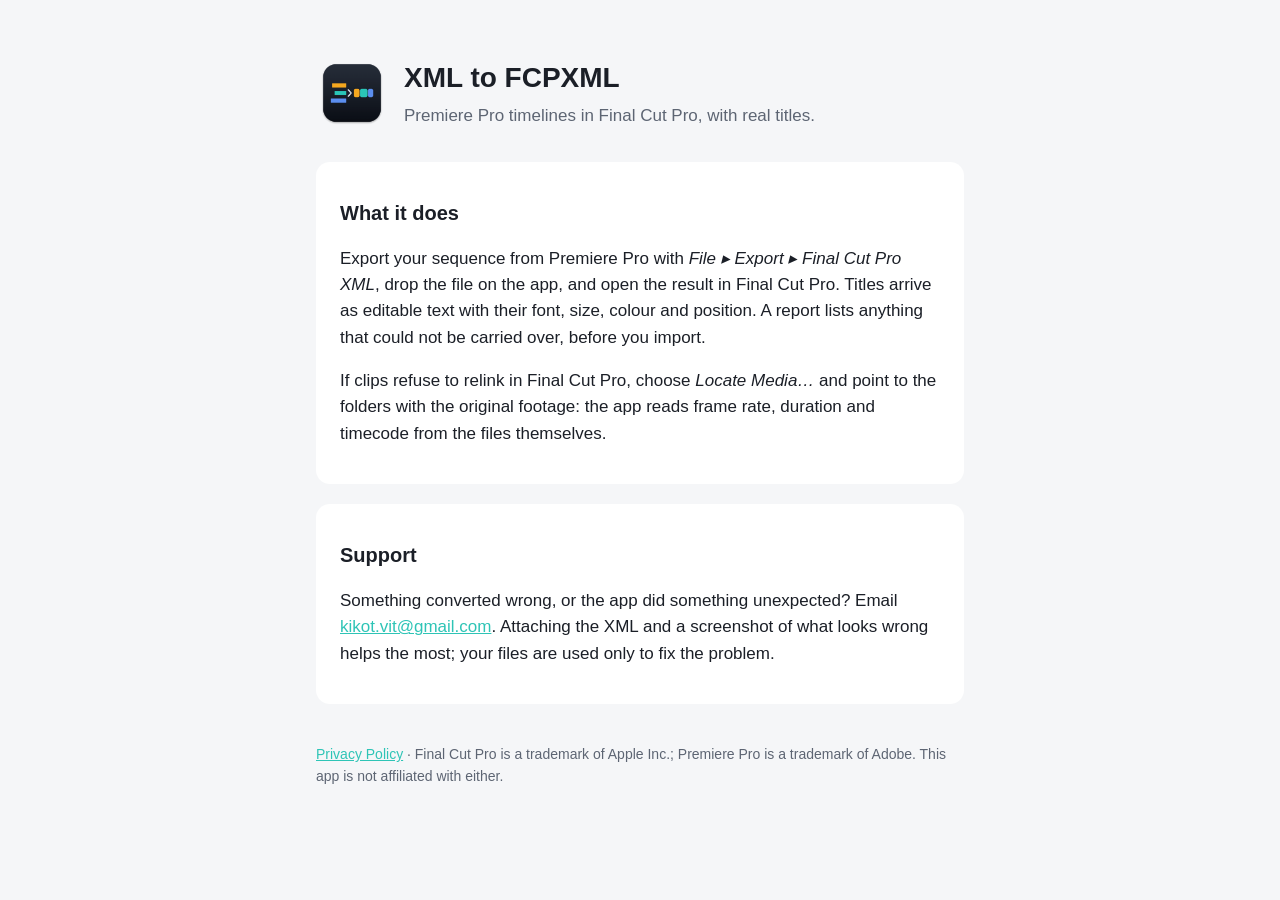
==== index.html @ 8a54d0ae "Support and privacy pages for XML to FCPXML" ====
<!doctype html>
<html lang="en">
<head>
<meta charset="utf-8">
<meta name="viewport" content="width=device-width, initial-scale=1">
<title>XML to FCPXML — Support</title>
<link rel="icon" href="icon.png">
<link rel="stylesheet" href="style.css">
</head>
<body>
<main>
  <header>
    <img src="icon.png" alt="">
    <div>
      <h1>XML to FCPXML</h1>
      <p class="tagline">Premiere Pro timelines in Final Cut Pro, with real titles.</p>
    </div>
  </header>

  <section>
    <h2>What it does</h2>
    <p>Export your sequence from Premiere Pro with <em>File ▸ Export ▸ Final Cut Pro XML</em>, drop the file
    on the app, and open the result in Final Cut Pro. Titles arrive as editable text with their font, size,
    colour and position. A report lists anything that could not be carried over, before you import.</p>
    <p>If clips refuse to relink in Final Cut Pro, choose <em>Locate Media…</em> and point to the folders with
    the original footage: the app reads frame rate, duration and timecode from the files themselves.</p>
  </section>

  <section>
    <h2>Support</h2>
    <p>Something converted wrong, or the app did something unexpected? Email
    <a href="mailto:kikot.vit@gmail.com?subject=XML%20to%20FCPXML">kikot.vit@gmail.com</a>.
    Attaching the XML and a screenshot of what looks wrong helps the most; your files are used only to fix the
    problem.</p>
  </section>

  <footer>
    <a href="privacy.html">Privacy Policy</a> · Final Cut Pro is a trademark of Apple Inc.;
    Premiere Pro is a trademark of Adobe. This app is not affiliated with either.
  </footer>
</main>
</body>
</html>
---- style.css ----
:root {
  --bg: #f5f6f8;
  --text: #1b1f27;
  --muted: #5d6573;
  --card: #ffffff;
  --accent: #2ec4b6;
}
@media (prefers-color-scheme: dark) {
  :root {
    --bg: #12151b;
    --text: #e8eaee;
    --muted: #9aa2b0;
    --card: #1b1f27;
  }
}
* { box-sizing: border-box; }
body {
  margin: 0;
  background: var(--bg);
  color: var(--text);
  font: 17px/1.55 -apple-system, BlinkMacSystemFont, "Helvetica Neue", Arial, sans-serif;
}
main { max-width: 680px; margin: 0 auto; padding: 56px 16px 72px; }
header { display: flex; align-items: center; gap: 16px; margin-bottom: 32px; }
header img { width: 72px; height: 72px; }
h1 { font-size: 28px; margin: 0; }
h2 { font-size: 20px; margin: 32px 0 8px; }
.tagline { color: var(--muted); margin: 4px 0 0; }
section { background: var(--card); border-radius: 14px; padding: 4px 24px 20px; margin-top: 20px; }
a { color: var(--accent); }
footer { color: var(--muted); font-size: 14px; margin-top: 40px; }
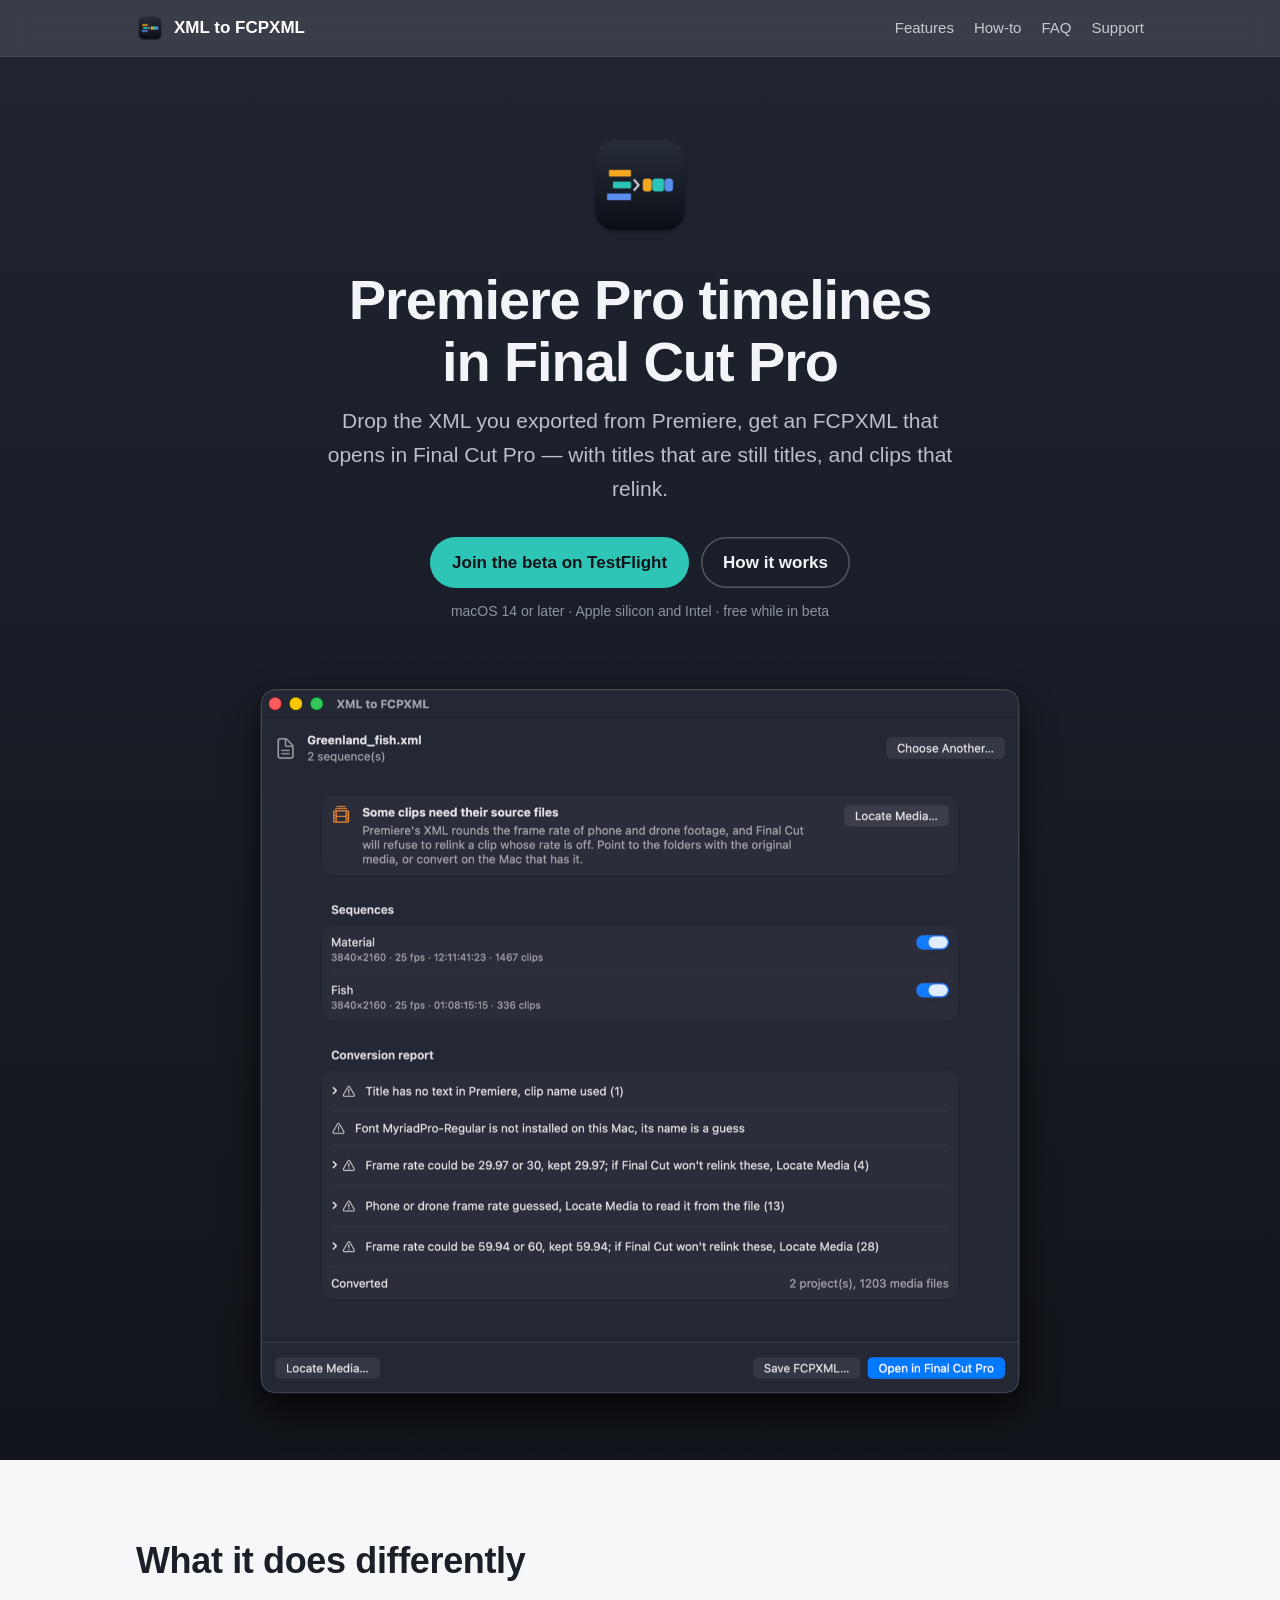
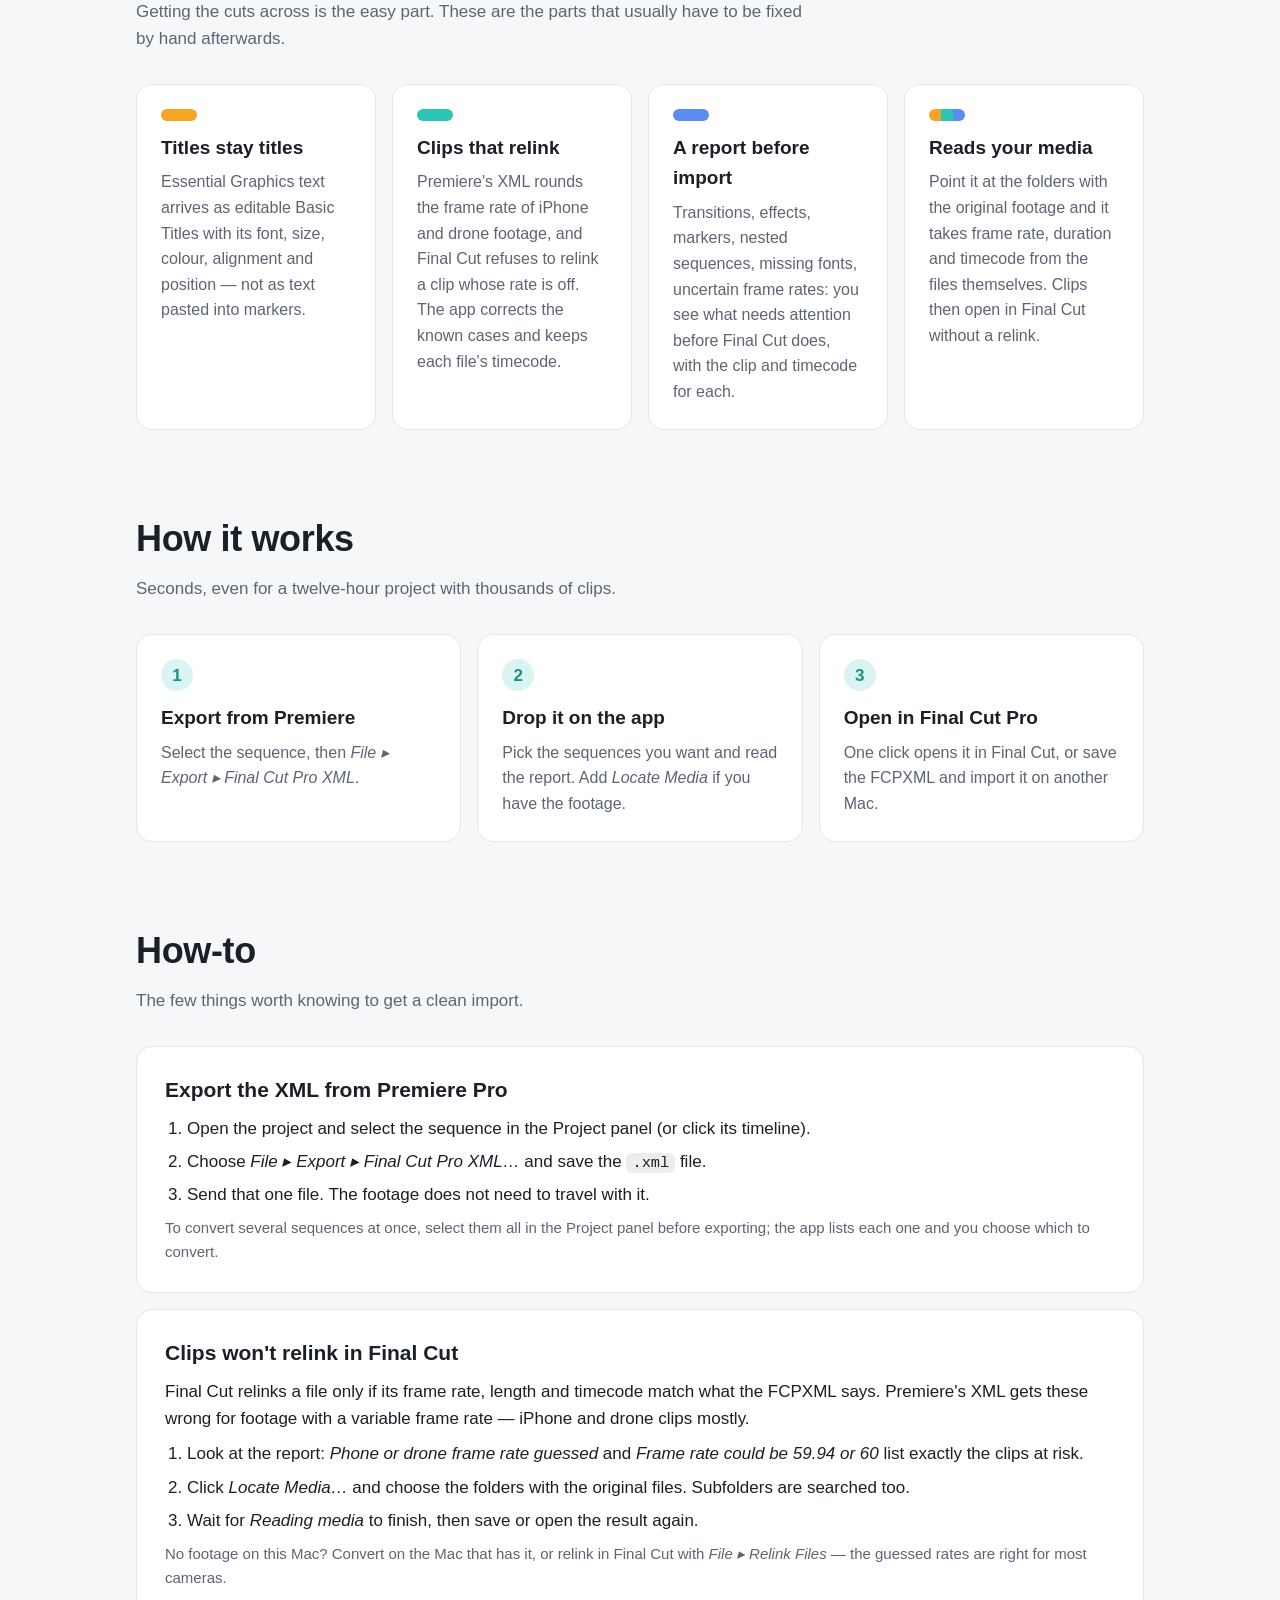
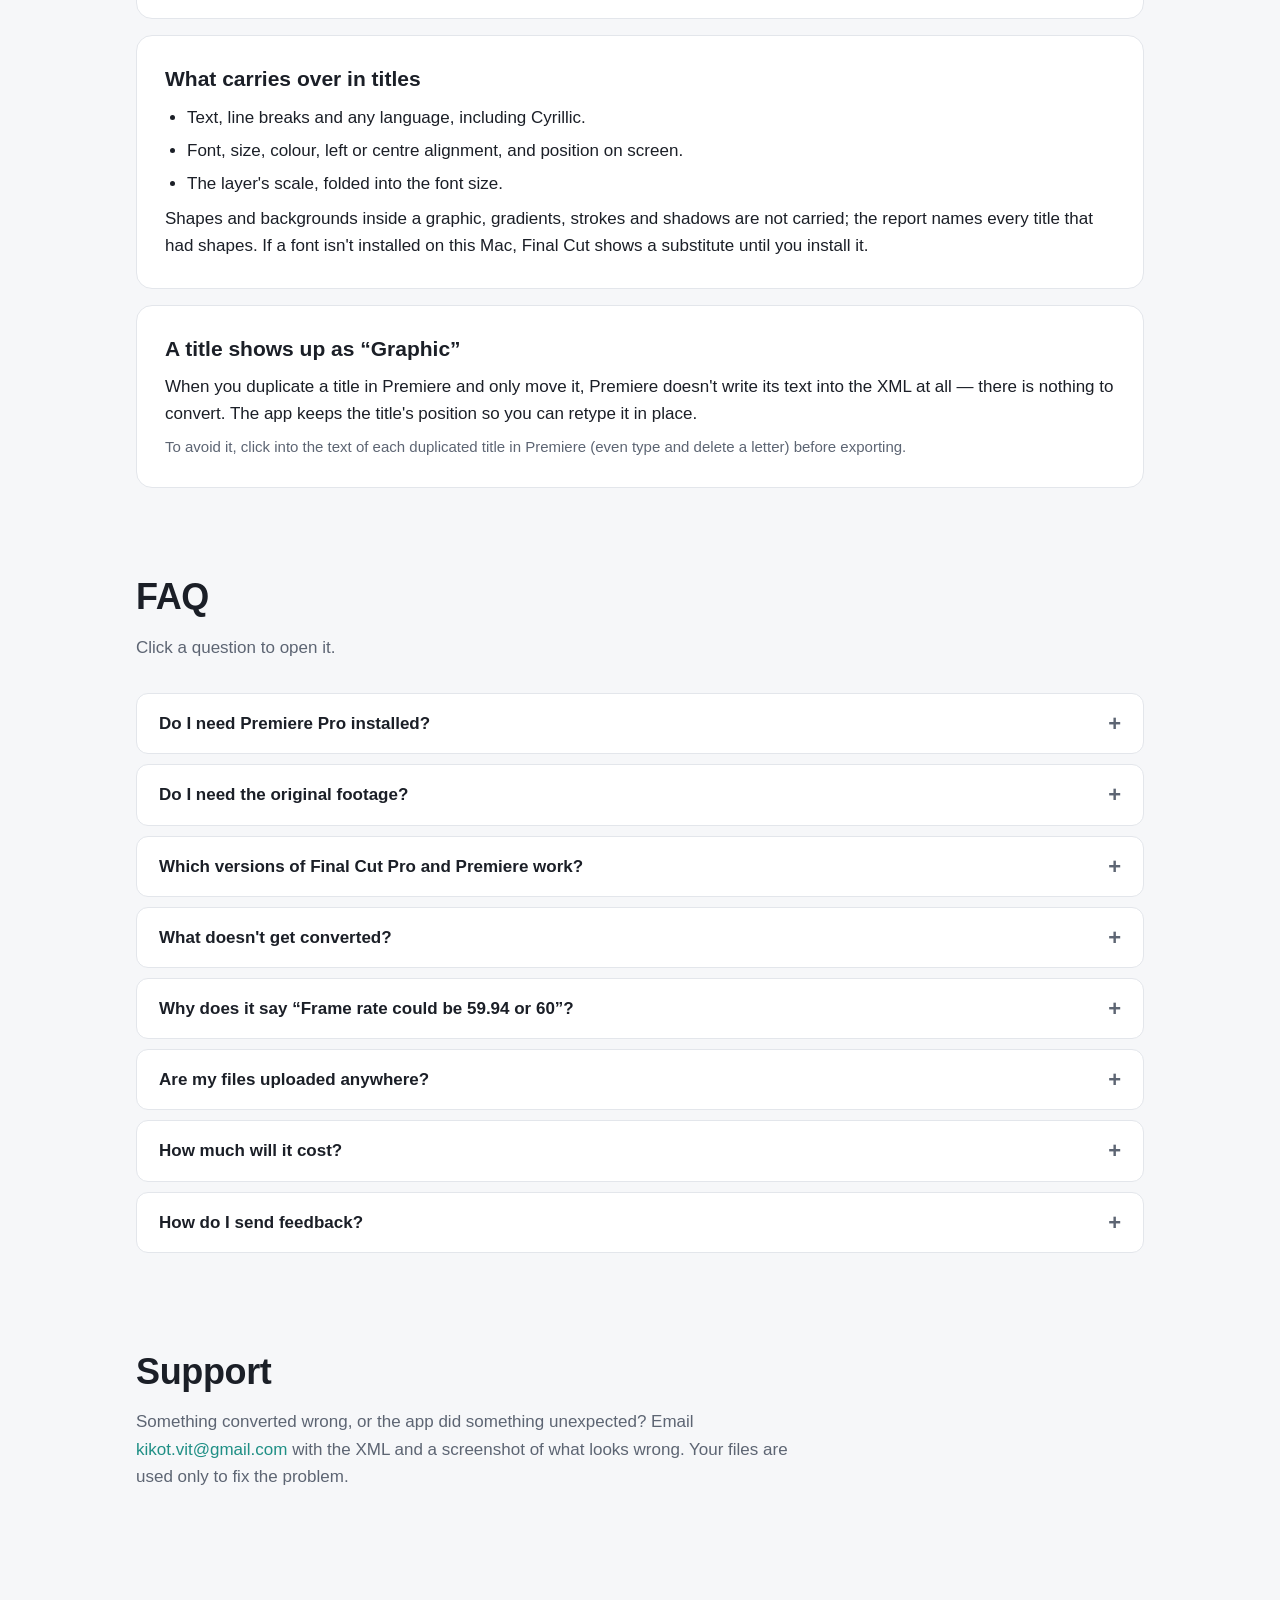
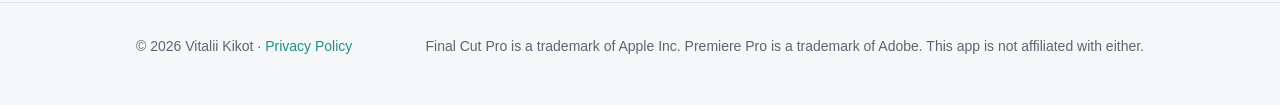
==== commit 4580b83c: "Redesign site with features, how-to and FAQ" ====
--- a/index.html
+++ b/index.html
@@ -3,41 +3,229 @@
 <head>
 <meta charset="utf-8">
 <meta name="viewport" content="width=device-width, initial-scale=1">
-<title>XML to FCPXML — Support</title>
+<title>XML to FCPXML — Premiere Pro timelines in Final Cut Pro</title>
+<meta name="description" content="Convert Premiere Pro XML to FCPXML for Final Cut Pro: real titles instead of markers, correct frame rates for phone and drone footage, and a report before you import.">
 <link rel="icon" href="icon.png">
 <link rel="stylesheet" href="style.css">
 </head>
 <body>
-<main>
-  <header>
-    <img src="icon.png" alt="">
-    <div>
-      <h1>XML to FCPXML</h1>
-      <p class="tagline">Premiere Pro timelines in Final Cut Pro, with real titles.</p>
-    </div>
-  </header>
-
-  <section>
-    <h2>What it does</h2>
-    <p>Export your sequence from Premiere Pro with <em>File ▸ Export ▸ Final Cut Pro XML</em>, drop the file
-    on the app, and open the result in Final Cut Pro. Titles arrive as editable text with their font, size,
-    colour and position. A report lists anything that could not be carried over, before you import.</p>
-    <p>If clips refuse to relink in Final Cut Pro, choose <em>Locate Media…</em> and point to the folders with
-    the original footage: the app reads frame rate, duration and timecode from the files themselves.</p>
-  </section>
-
-  <section>
+
+<header class="bar">
+  <div class="wrap">
+    <a class="brand" href="#top"><img src="icon.png" alt="">XML to FCPXML</a>
+    <nav>
+      <a class="optional" href="#features">Features</a>
+      <a href="#how-to">How-to</a>
+      <a href="#faq">FAQ</a>
+      <a href="#support">Support</a>
+    </nav>
+  </div>
+</header>
+
+<div class="hero" id="top">
+  <div class="wrap">
+    <img class="icon" src="icon.png" alt="XML to FCPXML icon">
+    <h1>Premiere Pro timelines<br>in Final Cut Pro</h1>
+    <p class="lede">Drop the XML you exported from Premiere, get an FCPXML that opens in Final Cut Pro —
+    with titles that are still titles, and clips that relink.</p>
+    <div class="cta">
+      <a class="button" href="https://testflight.apple.com/join/Ga1XQmqw">Join the beta on TestFlight</a>
+      <a class="button ghost" href="#how-it-works">How it works</a>
+    </div>
+    <p class="note">macOS 14 or later · Apple silicon and Intel · free while in beta</p>
+    <img class="shot" src="window.png" alt="The app with a converted Premiere project: sequences, and a report of what to check before importing">
+  </div>
+</div>
+
+<section id="features">
+  <div class="wrap">
+    <h2>What it does differently</h2>
+    <p class="sub">Getting the cuts across is the easy part. These are the parts that usually have to be fixed by
+    hand afterwards.</p>
+    <div class="grid">
+      <div class="card">
+        <span class="dot amber"></span>
+        <h3>Titles stay titles</h3>
+        <p>Essential Graphics text arrives as editable Basic Titles with its font, size, colour, alignment and
+        position — not as text pasted into markers.</p>
+      </div>
+      <div class="card">
+        <span class="dot teal"></span>
+        <h3>Clips that relink</h3>
+        <p>Premiere's XML rounds the frame rate of iPhone and drone footage, and Final Cut refuses to relink a clip
+        whose rate is off. The app corrects the known cases and keeps each file's timecode.</p>
+      </div>
+      <div class="card">
+        <span class="dot blue"></span>
+        <h3>A report before import</h3>
+        <p>Transitions, effects, markers, nested sequences, missing fonts, uncertain frame rates: you see what
+        needs attention before Final Cut does, with the clip and timecode for each.</p>
+      </div>
+      <div class="card">
+        <span class="dot mix"></span>
+        <h3>Reads your media</h3>
+        <p>Point it at the folders with the original footage and it takes frame rate, duration and timecode from
+        the files themselves. Clips then open in Final Cut without a relink.</p>
+      </div>
+    </div>
+  </div>
+</section>
+
+<section id="how-it-works">
+  <div class="wrap">
+    <h2>How it works</h2>
+    <p class="sub">Seconds, even for a twelve-hour project with thousands of clips.</p>
+    <div class="grid steps">
+      <div class="card">
+        <h3>Export from Premiere</h3>
+        <p>Select the sequence, then <em>File ▸ Export ▸ Final Cut Pro XML</em>.</p>
+      </div>
+      <div class="card">
+        <h3>Drop it on the app</h3>
+        <p>Pick the sequences you want and read the report. Add <em>Locate Media</em> if you have the footage.</p>
+      </div>
+      <div class="card">
+        <h3>Open in Final Cut Pro</h3>
+        <p>One click opens it in Final Cut, or save the FCPXML and import it on another Mac.</p>
+      </div>
+    </div>
+  </div>
+</section>
+
+<section id="how-to">
+  <div class="wrap">
+    <h2>How-to</h2>
+    <p class="sub">The few things worth knowing to get a clean import.</p>
+    <div class="guide">
+
+      <article id="export">
+        <h3>Export the XML from Premiere Pro</h3>
+        <ol>
+          <li>Open the project and select the sequence in the Project panel (or click its timeline).</li>
+          <li>Choose <em>File ▸ Export ▸ Final Cut Pro XML…</em> and save the <code>.xml</code> file.</li>
+          <li>Send that one file. The footage does not need to travel with it.</li>
+        </ol>
+        <p class="tip">To convert several sequences at once, select them all in the Project panel before exporting;
+        the app lists each one and you choose which to convert.</p>
+      </article>
+
+      <article id="relink">
+        <h3>Clips won't relink in Final Cut</h3>
+        <p>Final Cut relinks a file only if its frame rate, length and timecode match what the FCPXML says.
+        Premiere's XML gets these wrong for footage with a variable frame rate — iPhone and drone clips mostly.</p>
+        <ol>
+          <li>Look at the report: <em>Phone or drone frame rate guessed</em> and <em>Frame rate could be 59.94 or 60</em>
+          list exactly the clips at risk.</li>
+          <li>Click <em>Locate Media…</em> and choose the folders with the original files. Subfolders are searched too.</li>
+          <li>Wait for <em>Reading media</em> to finish, then save or open the result again.</li>
+        </ol>
+        <p class="tip">No footage on this Mac? Convert on the Mac that has it, or relink in Final Cut with
+        <em>File ▸ Relink Files</em> — the guessed rates are right for most cameras.</p>
+      </article>
+
+      <article id="titles">
+        <h3>What carries over in titles</h3>
+        <ul>
+          <li>Text, line breaks and any language, including Cyrillic.</li>
+          <li>Font, size, colour, left or centre alignment, and position on screen.</li>
+          <li>The layer's scale, folded into the font size.</li>
+        </ul>
+        <p>Shapes and backgrounds inside a graphic, gradients, strokes and shadows are not carried; the report
+        names every title that had shapes. If a font isn't installed on this Mac, Final Cut shows a substitute
+        until you install it.</p>
+      </article>
+
+      <article id="graphic">
+        <h3>A title shows up as “Graphic”</h3>
+        <p>When you duplicate a title in Premiere and only move it, Premiere doesn't write its text into the XML
+        at all — there is nothing to convert. The app keeps the title's position so you can retype it in place.</p>
+        <p class="tip">To avoid it, click into the text of each duplicated title in Premiere (even type and delete a
+        letter) before exporting.</p>
+      </article>
+
+    </div>
+  </div>
+</section>
+
+<section id="faq" class="faq">
+  <div class="wrap">
+    <h2>FAQ</h2>
+    <p class="sub">Click a question to open it.</p>
+
+    <details>
+      <summary>Do I need Premiere Pro installed?</summary>
+      <p>No. You only need the XML file someone exported from Premiere. Final Cut Pro is needed only to open the
+      result; the app can save the FCPXML for another Mac.</p>
+    </details>
+
+    <details>
+      <summary>Do I need the original footage?</summary>
+      <p>No — the conversion works from the XML alone, and most clips relink fine later. The footage helps for
+      phone and drone clips: with <em>Locate Media</em> their frame rate and timecode come from the files, not
+      from Premiere's rounded values.</p>
+    </details>
+
+    <details>
+      <summary>Which versions of Final Cut Pro and Premiere work?</summary>
+      <p>The app writes FCPXML 1.10, which Final Cut Pro 10.6 and later imports. On the Premiere side it reads the
+      standard Final Cut Pro XML export.</p>
+    </details>
+
+    <details>
+      <summary>What doesn't get converted?</summary>
+      <ul>
+        <li>Transitions, effects and colour grading.</li>
+        <li>Markers, keyframed motion and variable speed ramps.</li>
+        <li>Nested sequences, generators and mattes.</li>
+      </ul>
+      <p>Cuts, audio, constant speed changes, position and scale, still images and titles do convert. Everything
+      skipped is listed in the report with its clip and timecode, so nothing disappears silently.</p>
+    </details>
+
+    <details>
+      <summary>Why does it say “Frame rate could be 59.94 or 60”?</summary>
+      <p>Premiere writes both a true 59.94 fps file and a 60 fps phone clip as “59” in its XML, so the XML alone
+      can't tell them apart. The app keeps 59.94, which is right for most cameras. If Final Cut won't relink one
+      of those clips, use <em>Locate Media</em> and the app reads the real rate from the file.</p>
+    </details>
+
+    <details>
+      <summary>Are my files uploaded anywhere?</summary>
+      <p>No. Everything happens on your Mac and the app makes no network connections. See the
+      <a href="privacy.html">privacy policy</a>.</p>
+    </details>
+
+    <details>
+      <summary>How much will it cost?</summary>
+      <p>It's free during the TestFlight beta. At launch on the Mac App Store it will be a one-time purchase, and
+      people who tested it will be able to get it for free — follow the announcement where you found the beta.</p>
+    </details>
+
+    <details>
+      <summary>How do I send feedback?</summary>
+      <p>Use <em>Send Beta Feedback</em> in the TestFlight app, or email
+      <a href="mailto:kikot.vit@gmail.com?subject=XML%20to%20FCPXML">kikot.vit@gmail.com</a>. The XML that
+      converted wrong is the most useful thing you can attach.</p>
+    </details>
+  </div>
+</section>
+
+<section id="support">
+  <div class="wrap">
     <h2>Support</h2>
-    <p>Something converted wrong, or the app did something unexpected? Email
-    <a href="mailto:kikot.vit@gmail.com?subject=XML%20to%20FCPXML">kikot.vit@gmail.com</a>.
-    Attaching the XML and a screenshot of what looks wrong helps the most; your files are used only to fix the
-    problem.</p>
-  </section>
-
-  <footer>
-    <a href="privacy.html">Privacy Policy</a> · Final Cut Pro is a trademark of Apple Inc.;
-    Premiere Pro is a trademark of Adobe. This app is not affiliated with either.
-  </footer>
-</main>
+    <p class="sub">Something converted wrong, or the app did something unexpected? Email
+    <a href="mailto:kikot.vit@gmail.com?subject=XML%20to%20FCPXML">kikot.vit@gmail.com</a> with the XML and a
+    screenshot of what looks wrong. Your files are used only to fix the problem.</p>
+  </div>
+</section>
+
+<footer>
+  <div class="wrap">
+    <span>© 2026 Vitalii Kikot · <a href="privacy.html">Privacy Policy</a></span>
+    <span>Final Cut Pro is a trademark of Apple Inc. Premiere Pro is a trademark of Adobe.
+    This app is not affiliated with either.</span>
+  </div>
+</footer>
+
 </body>
 </html>
--- a/style.css
+++ b/style.css
@@ -1,31 +1,200 @@
 :root {
-  --bg: #f5f6f8;
+  --bg: #f6f7f9;
+  --surface: #ffffff;
   --text: #1b1f27;
   --muted: #5d6573;
-  --card: #ffffff;
-  --accent: #2ec4b6;
-}
+  --line: #e3e6eb;
+  --amber: #f5a524;
+  --teal: #2ec4b6;
+  --blue: #5b8def;
+  --link: #1f8f85;
+  --hero-from: #1f2430;
+  --hero-to: #11141a;
+  --radius: 16px;
+}
+
 @media (prefers-color-scheme: dark) {
   :root {
-    --bg: #12151b;
+    --bg: #101318;
+    --surface: #181c23;
     --text: #e8eaee;
     --muted: #9aa2b0;
-    --card: #1b1f27;
+    --line: #262b34;
+    --link: #4fd6c9;
   }
 }
+
 * { box-sizing: border-box; }
+
+html { scroll-behavior: smooth; }
+
 body {
   margin: 0;
   background: var(--bg);
   color: var(--text);
-  font: 17px/1.55 -apple-system, BlinkMacSystemFont, "Helvetica Neue", Arial, sans-serif;
-}
-main { max-width: 680px; margin: 0 auto; padding: 56px 16px 72px; }
-header { display: flex; align-items: center; gap: 16px; margin-bottom: 32px; }
-header img { width: 72px; height: 72px; }
-h1 { font-size: 28px; margin: 0; }
-h2 { font-size: 20px; margin: 32px 0 8px; }
-.tagline { color: var(--muted); margin: 4px 0 0; }
-section { background: var(--card); border-radius: 14px; padding: 4px 24px 20px; margin-top: 20px; }
-a { color: var(--accent); }
-footer { color: var(--muted); font-size: 14px; margin-top: 40px; }
+  font: 17px/1.6 -apple-system, BlinkMacSystemFont, "SF Pro Text", "Helvetica Neue", Arial, sans-serif;
+  -webkit-font-smoothing: antialiased;
+}
+
+a { color: var(--link); text-decoration: none; }
+a:hover { text-decoration: underline; }
+code {
+  font: 0.9em ui-monospace, "SF Mono", Menlo, monospace;
+  background: color-mix(in srgb, var(--text) 8%, transparent);
+  border-radius: 6px;
+  padding: 1px 6px;
+}
+
+.wrap { max-width: 1040px; margin: 0 auto; padding: 0 16px; }
+
+/* top bar */
+.bar {
+  position: sticky;
+  top: 0;
+  z-index: 10;
+  background: color-mix(in srgb, var(--hero-from) 88%, transparent);
+  backdrop-filter: blur(14px);
+  -webkit-backdrop-filter: blur(14px);
+  border-bottom: 1px solid rgba(255, 255, 255, 0.06);
+}
+.bar .wrap { display: flex; align-items: center; gap: 24px; height: 56px; }
+.brand { display: flex; align-items: center; gap: 10px; color: #fff; font-weight: 600; }
+.brand:hover { text-decoration: none; }
+.brand img { width: 28px; height: 28px; }
+.bar nav { margin-left: auto; display: flex; gap: 20px; }
+.bar nav a { color: rgba(255, 255, 255, 0.72); font-size: 15px; }
+.bar nav a:hover { color: #fff; text-decoration: none; }
+
+/* hero */
+.hero {
+  background: linear-gradient(180deg, var(--hero-from), var(--hero-to));
+  color: #f2f4f7;
+  padding: 72px 0 0;
+  overflow: hidden;
+}
+.hero .wrap { text-align: center; }
+.hero img.icon { width: 112px; height: 112px; }
+.hero h1 { font-size: clamp(36px, 6vw, 56px); line-height: 1.1; margin: 20px 0 12px; letter-spacing: -0.02em; }
+.hero .lede { font-size: clamp(18px, 2.4vw, 21px); color: #b8c0cc; max-width: 640px; margin: 0 auto; }
+.cta { display: flex; justify-content: center; flex-wrap: wrap; gap: 12px; margin: 32px 0 12px; }
+.button {
+  display: inline-flex;
+  align-items: center;
+  gap: 8px;
+  padding: 12px 22px;
+  border-radius: 999px;
+  font-weight: 600;
+  color: #10141a;
+  background: var(--teal);
+}
+.button:hover { text-decoration: none; filter: brightness(1.08); }
+.button.ghost { background: transparent; color: #f2f4f7; box-shadow: inset 0 0 0 1.5px rgba(255, 255, 255, 0.25); }
+.hero .note { font-size: 14px; color: #8b94a3; margin: 0; }
+/* the capture carries the window's own shadow on a transparent margin */
+.hero .shot {
+  display: block;
+  width: min(100%, 860px);
+  margin: 32px auto 0;
+}
+
+/* sections */
+section { padding: 72px 0 8px; scroll-margin-top: 56px; }
+section > .wrap > h2 { font-size: clamp(28px, 4vw, 36px); letter-spacing: -0.01em; margin: 0 0 8px; }
+section > .wrap > .sub { color: var(--muted); margin: 0 0 32px; max-width: 680px; }
+
+.grid { display: grid; gap: 16px; grid-template-columns: repeat(auto-fit, minmax(230px, 1fr)); }
+.card {
+  background: var(--surface);
+  border: 1px solid var(--line);
+  border-radius: var(--radius);
+  padding: 24px;
+}
+.card h3 { margin: 12px 0 6px; font-size: 19px; }
+.card p { margin: 0; color: var(--muted); font-size: 16px; }
+.dot { width: 36px; height: 12px; border-radius: 6px; display: block; }
+.dot.amber { background: var(--amber); }
+.dot.teal { background: var(--teal); }
+.dot.blue { background: var(--blue); }
+.dot.mix { background: linear-gradient(90deg, var(--amber) 33%, var(--teal) 33% 66%, var(--blue) 66%); }
+
+/* steps */
+.steps { counter-reset: step; }
+.steps .card::before {
+  counter-increment: step;
+  content: counter(step);
+  display: inline-grid;
+  place-items: center;
+  width: 32px;
+  height: 32px;
+  border-radius: 50%;
+  background: color-mix(in srgb, var(--teal) 18%, transparent);
+  color: var(--link);
+  font-weight: 700;
+}
+
+/* how-to */
+.guide { display: grid; gap: 16px; }
+.guide article {
+  background: var(--surface);
+  border: 1px solid var(--line);
+  border-radius: var(--radius);
+  padding: 8px 28px 20px;
+  scroll-margin-top: 72px;
+}
+.guide h3 { font-size: 21px; margin: 18px 0 8px; }
+.guide ol, .guide ul { padding-left: 22px; margin: 8px 0; }
+.guide li { margin: 6px 0; }
+.guide p { margin: 8px 0; }
+.tip { color: var(--muted); font-size: 15px; }
+
+/* faq */
+.faq details {
+  background: var(--surface);
+  border: 1px solid var(--line);
+  border-radius: 12px;
+  padding: 0 22px;
+  margin-bottom: 10px;
+}
+.faq summary {
+  cursor: pointer;
+  list-style: none;
+  font-weight: 600;
+  padding: 16px 28px 16px 0;
+  position: relative;
+}
+.faq summary::-webkit-details-marker { display: none; }
+.faq summary::after {
+  content: "+";
+  position: absolute;
+  right: 0;
+  top: 12px;
+  font-size: 22px;
+  color: var(--muted);
+}
+.faq details[open] summary::after { content: "–"; }
+.faq details p, .faq details ul { margin: 0 0 16px; color: var(--muted); }
+
+/* footer */
+footer {
+  margin-top: 72px;
+  padding: 32px 0 48px;
+  border-top: 1px solid var(--line);
+  color: var(--muted);
+  font-size: 14px;
+}
+footer .wrap { display: flex; flex-wrap: wrap; gap: 12px 28px; justify-content: space-between; }
+
+/* plain text pages */
+.page { max-width: 720px; margin: 0 auto; padding: 56px 16px 0; }
+.page h1 { font-size: 36px; margin: 0 0 4px; }
+.page .sub { color: var(--muted); margin: 0 0 24px; }
+.page .card { margin-bottom: 16px; }
+.page .card h2 { font-size: 20px; margin: 0 0 6px; }
+.page .card p { color: var(--text); }
+
+@media (max-width: 640px) {
+  .bar nav { gap: 14px; }
+  .bar nav a.optional { display: none; }
+  .hero { padding-top: 48px; }
+  .guide article { padding: 4px 18px 16px; }
+}
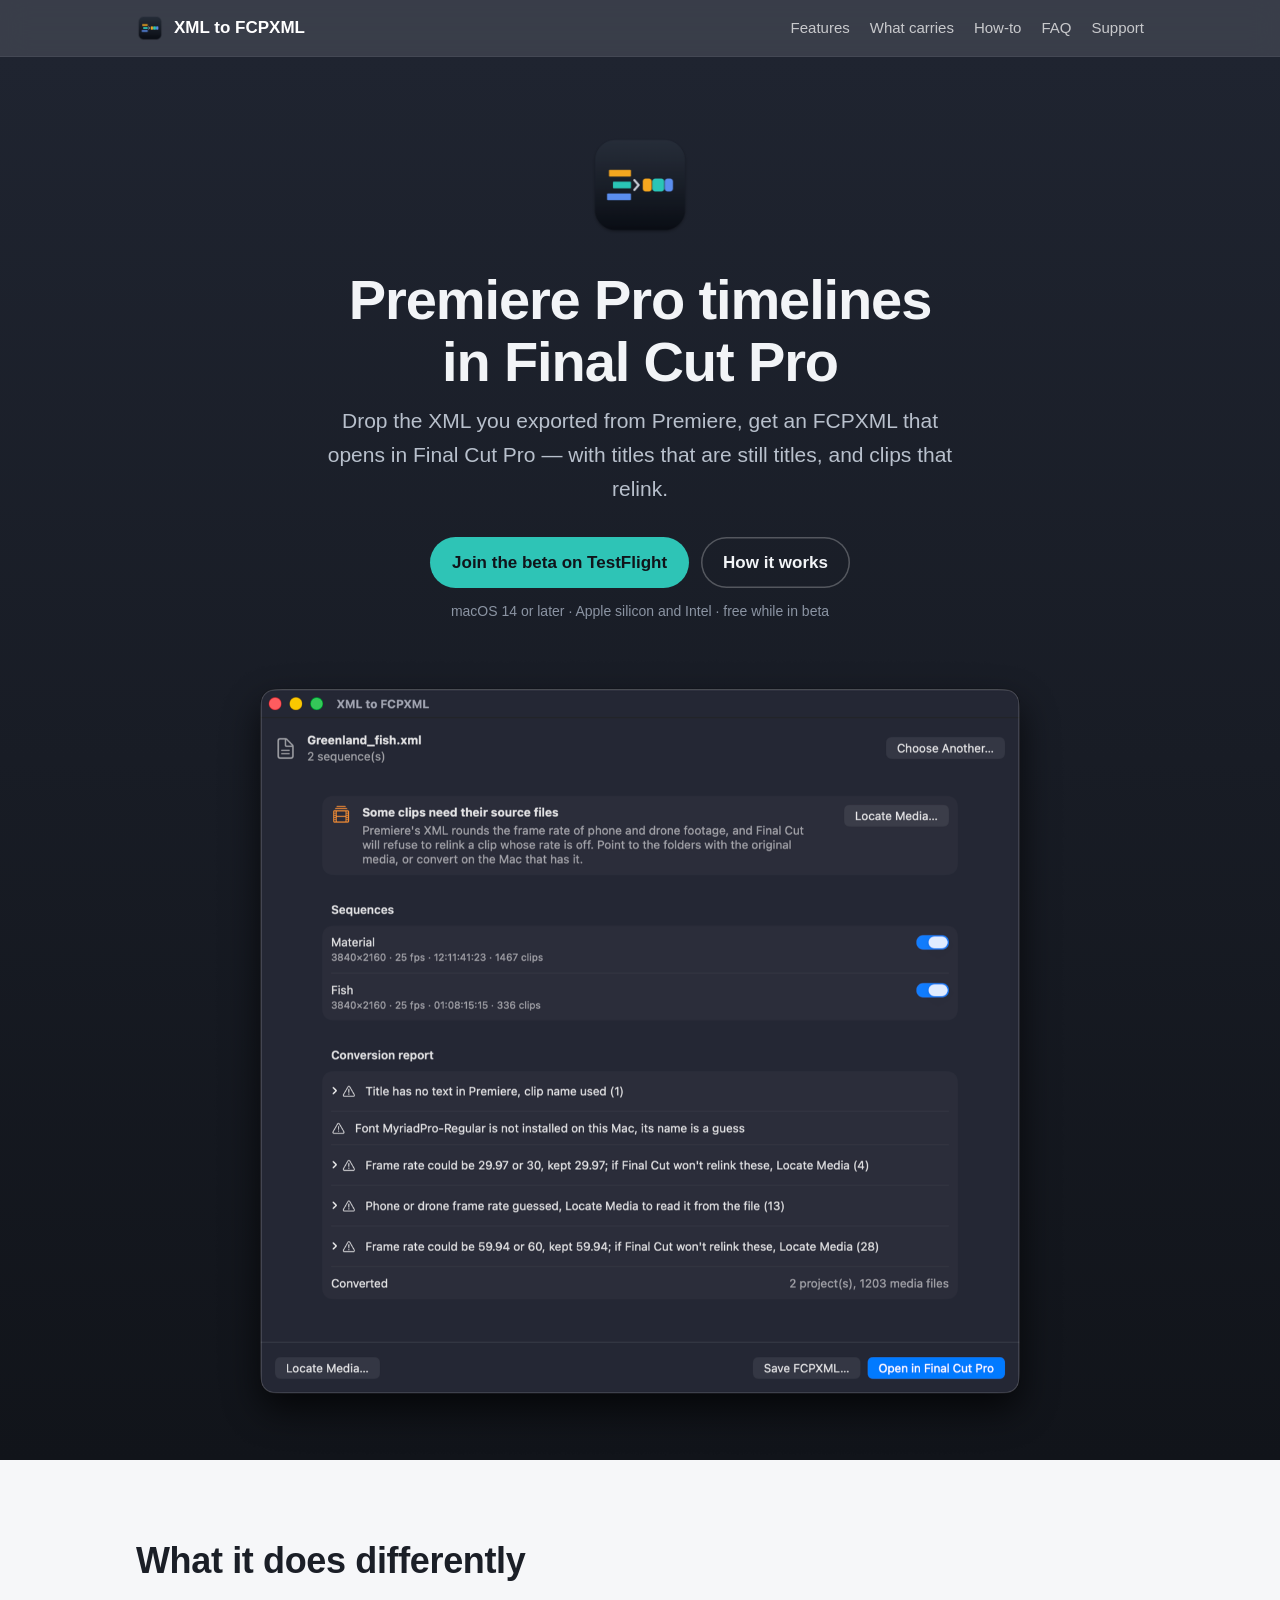
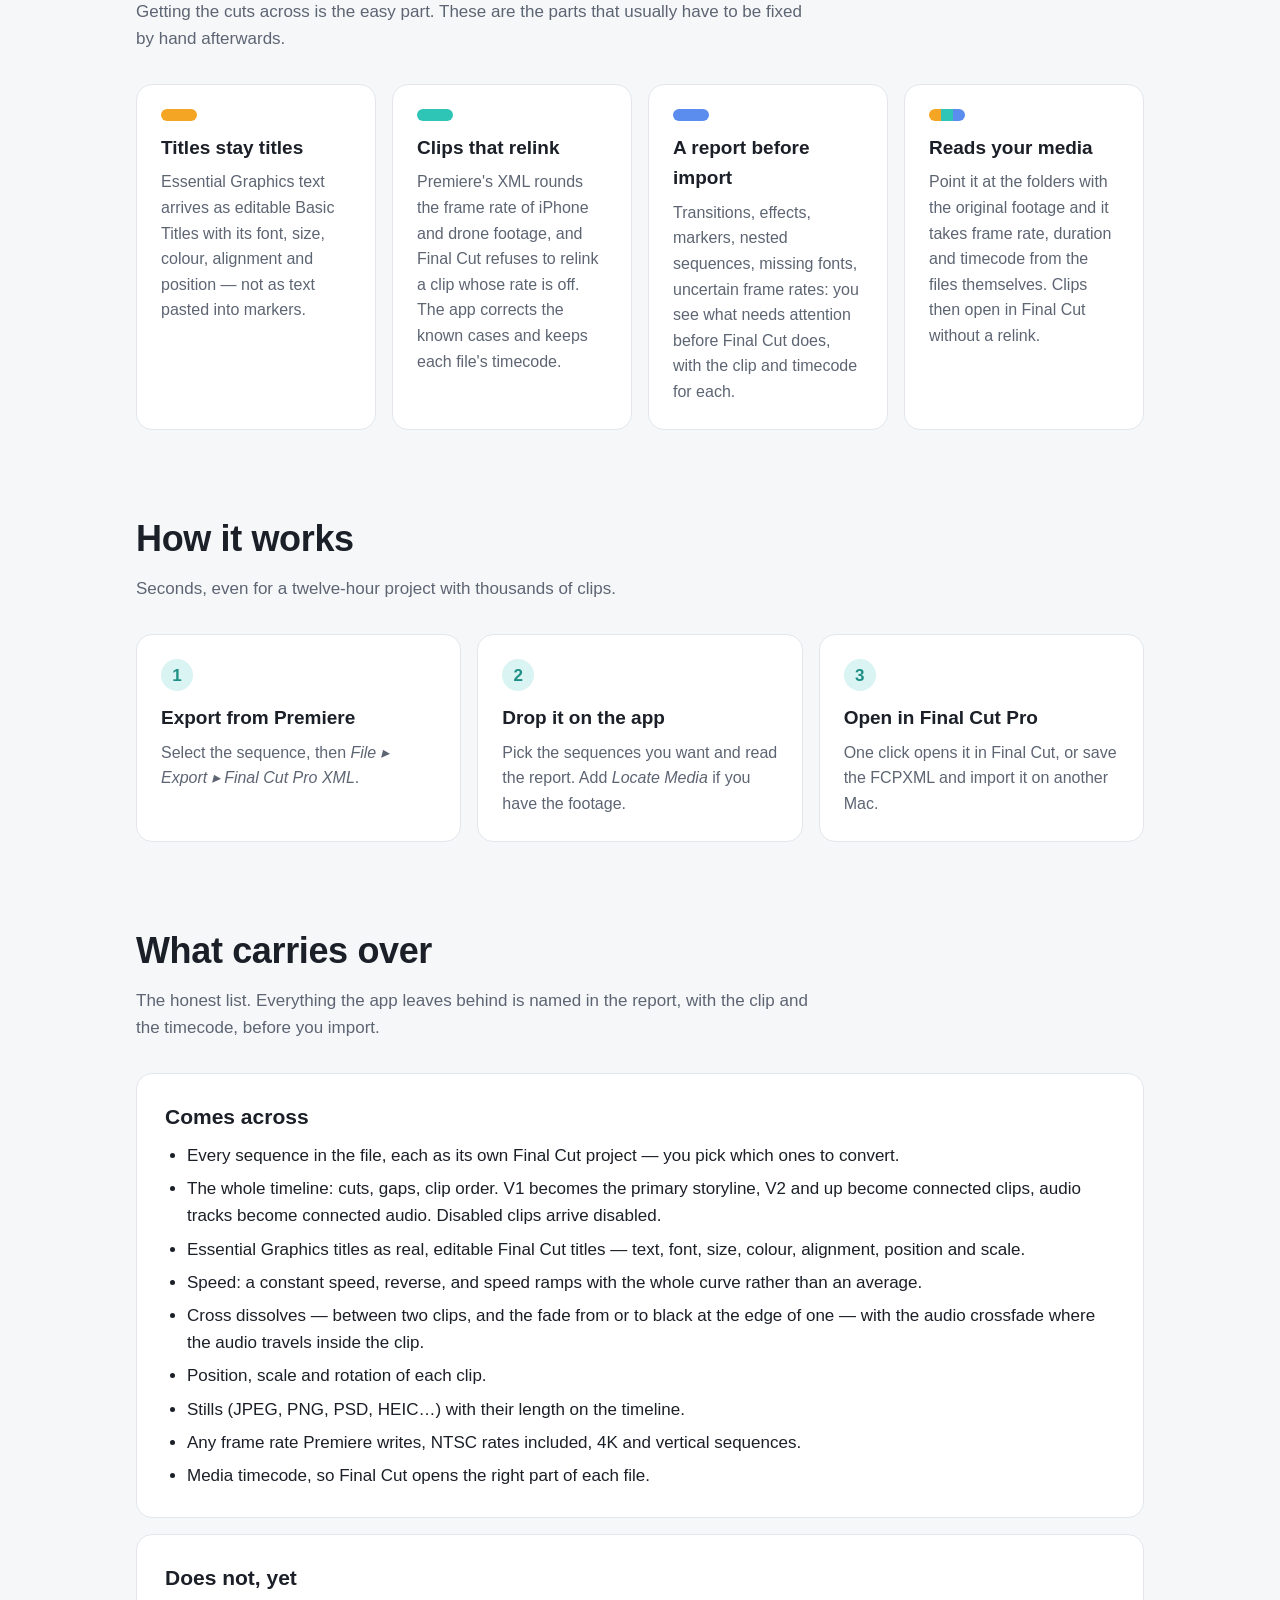
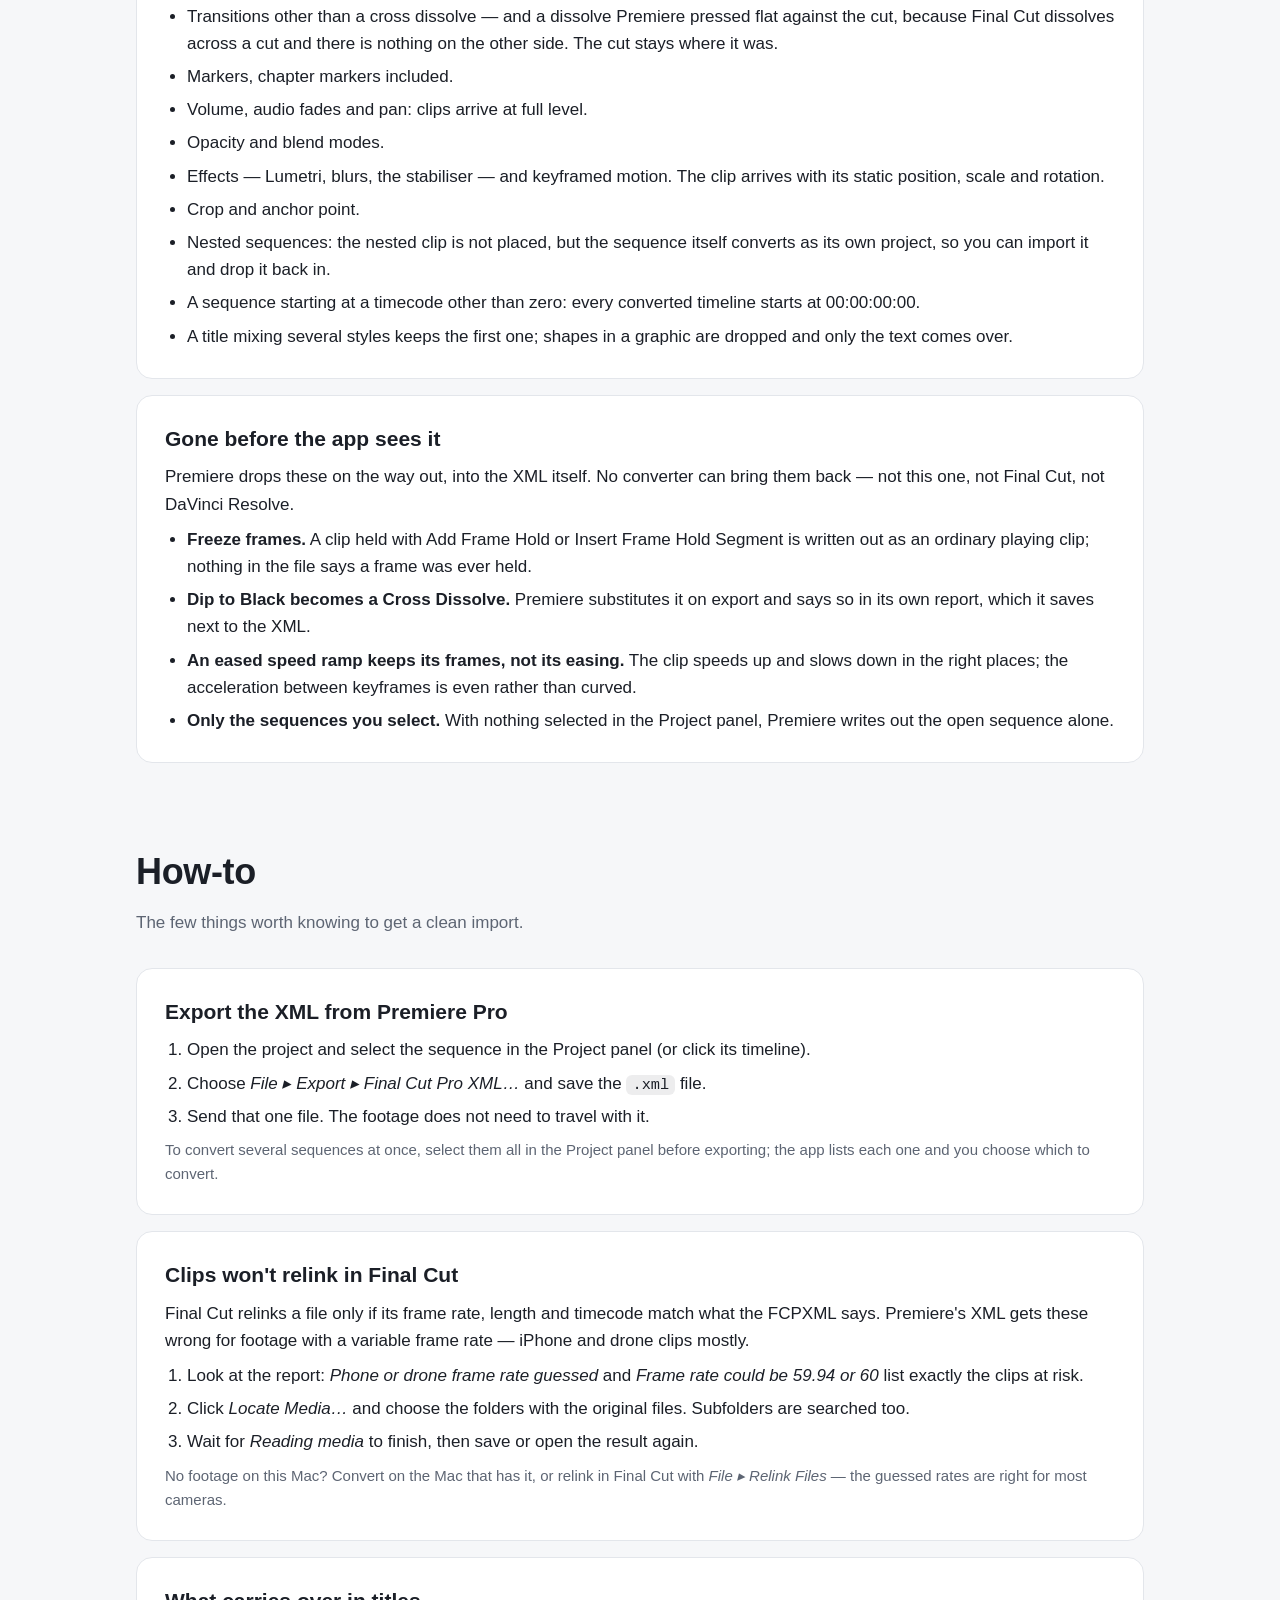
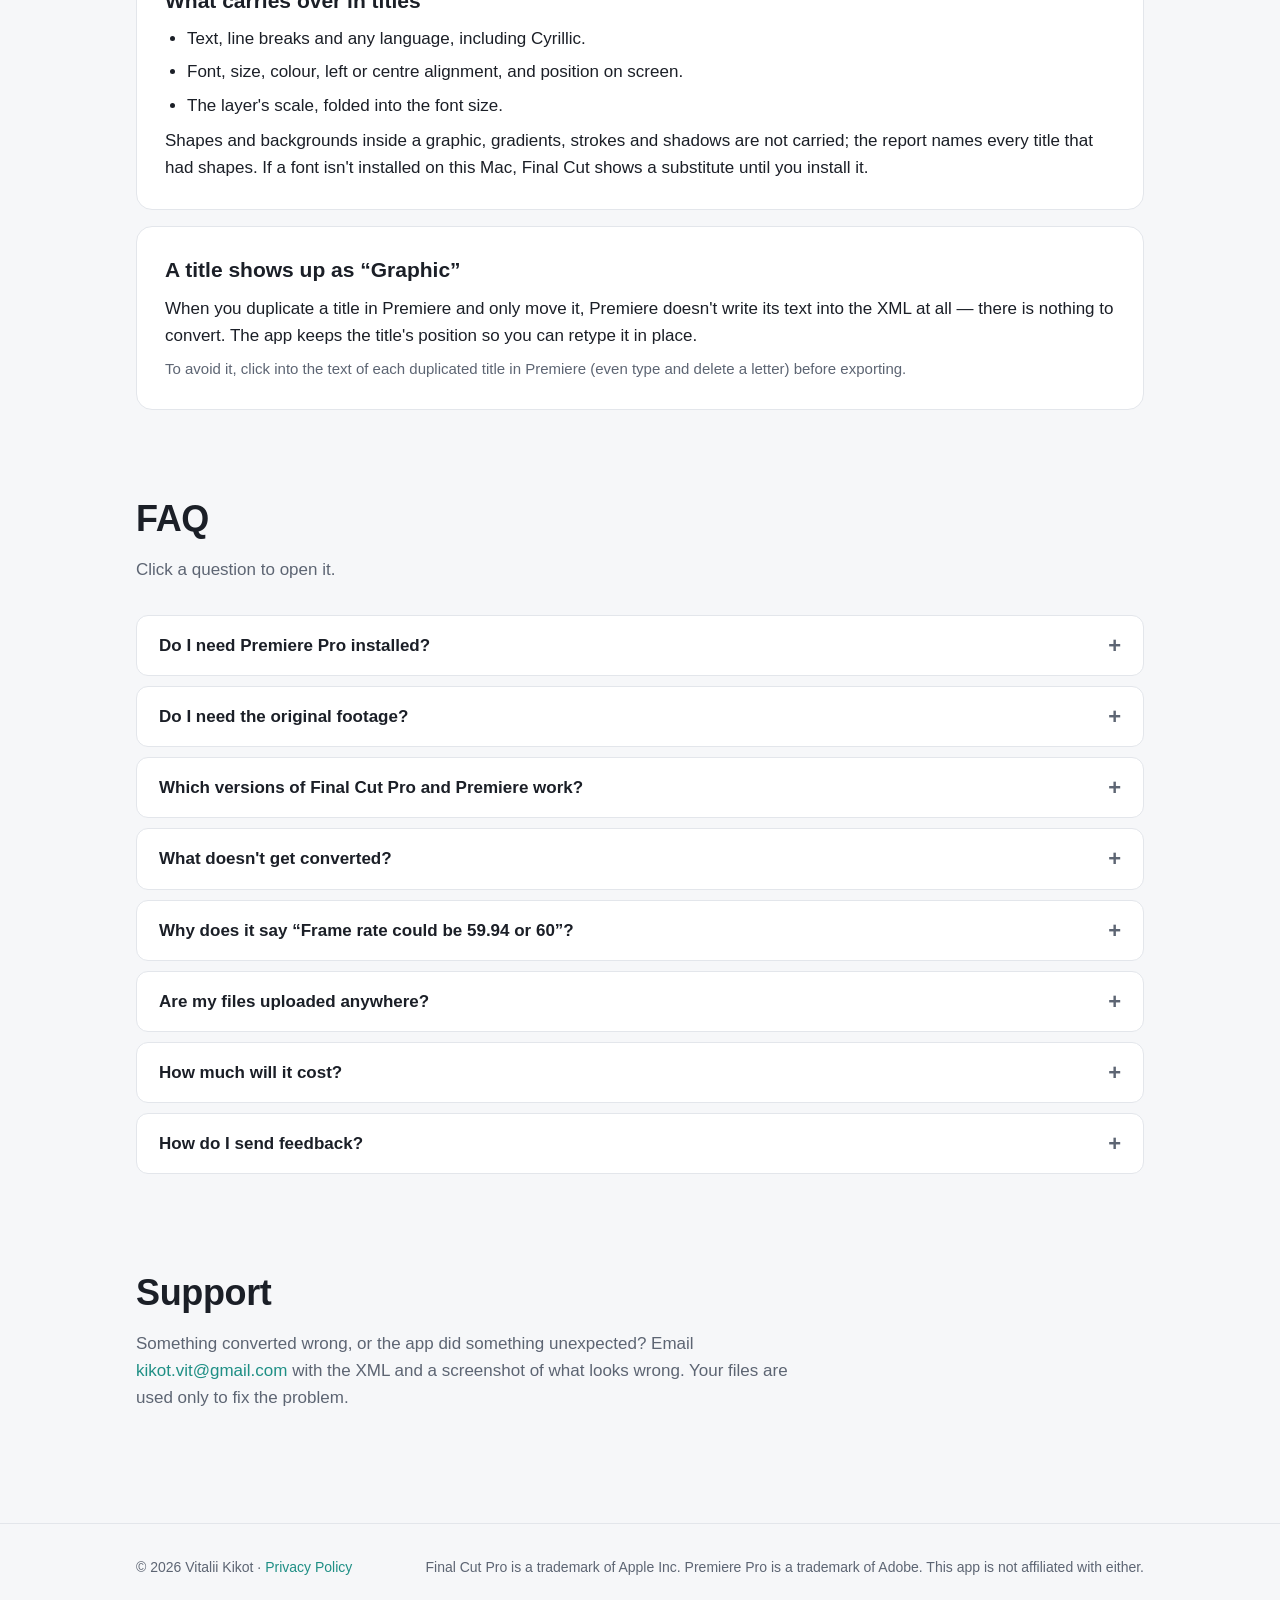
==== commit 8c57be45: "Add a what-carries-over section: what converts, what does not, what Premiere drops on export" ====
--- a/index.html
+++ b/index.html
@@ -15,6 +15,7 @@
     <a class="brand" href="#top"><img src="icon.png" alt="">XML to FCPXML</a>
     <nav>
       <a class="optional" href="#features">Features</a>
+      <a href="#carried">What carries</a>
       <a href="#how-to">How-to</a>
       <a href="#faq">FAQ</a>
       <a href="#support">Support</a>
@@ -88,6 +89,72 @@
         <h3>Open in Final Cut Pro</h3>
         <p>One click opens it in Final Cut, or save the FCPXML and import it on another Mac.</p>
       </div>
+    </div>
+  </div>
+</section>
+
+<section id="carried">
+  <div class="wrap">
+    <h2>What carries over</h2>
+    <p class="sub">The honest list. Everything the app leaves behind is named in the report, with the clip and
+    the timecode, before you import.</p>
+    <div class="guide">
+
+      <article id="carried-yes">
+        <h3>Comes across</h3>
+        <ul>
+          <li>Every sequence in the file, each as its own Final Cut project — you pick which ones to convert.</li>
+          <li>The whole timeline: cuts, gaps, clip order. V1 becomes the primary storyline, V2 and up become
+          connected clips, audio tracks become connected audio. Disabled clips arrive disabled.</li>
+          <li>Essential Graphics titles as real, editable Final Cut titles — text, font, size, colour,
+          alignment, position and scale.</li>
+          <li>Speed: a constant speed, reverse, and speed ramps with the whole curve rather than an average.</li>
+          <li>Cross dissolves — between two clips, and the fade from or to black at the edge of one — with the
+          audio crossfade where the audio travels inside the clip.</li>
+          <li>Position, scale and rotation of each clip.</li>
+          <li>Stills (JPEG, PNG, PSD, HEIC…) with their length on the timeline.</li>
+          <li>Any frame rate Premiere writes, NTSC rates included, 4K and vertical sequences.</li>
+          <li>Media timecode, so Final Cut opens the right part of each file.</li>
+        </ul>
+      </article>
+
+      <article id="carried-no">
+        <h3>Does not, yet</h3>
+        <ul>
+          <li>Transitions other than a cross dissolve — and a dissolve Premiere pressed flat against the cut,
+          because Final Cut dissolves across a cut and there is nothing on the other side. The cut stays
+          where it was.</li>
+          <li>Markers, chapter markers included.</li>
+          <li>Volume, audio fades and pan: clips arrive at full level.</li>
+          <li>Opacity and blend modes.</li>
+          <li>Effects — Lumetri, blurs, the stabiliser — and keyframed motion. The clip arrives with its
+          static position, scale and rotation.</li>
+          <li>Crop and anchor point.</li>
+          <li>Nested sequences: the nested clip is not placed, but the sequence itself converts as its own
+          project, so you can import it and drop it back in.</li>
+          <li>A sequence starting at a timecode other than zero: every converted timeline starts at
+          00:00:00:00.</li>
+          <li>A title mixing several styles keeps the first one; shapes in a graphic are dropped and only the
+          text comes over.</li>
+        </ul>
+      </article>
+
+      <article id="carried-premiere">
+        <h3>Gone before the app sees it</h3>
+        <p>Premiere drops these on the way out, into the XML itself. No converter can bring them back — not
+        this one, not Final Cut, not DaVinci Resolve.</p>
+        <ul>
+          <li><strong>Freeze frames.</strong> A clip held with Add Frame Hold or Insert Frame Hold Segment is
+          written out as an ordinary playing clip; nothing in the file says a frame was ever held.</li>
+          <li><strong>Dip to Black becomes a Cross Dissolve.</strong> Premiere substitutes it on export and
+          says so in its own report, which it saves next to the XML.</li>
+          <li><strong>An eased speed ramp keeps its frames, not its easing.</strong> The clip speeds up and
+          slows down in the right places; the acceleration between keyframes is even rather than curved.</li>
+          <li><strong>Only the sequences you select.</strong> With nothing selected in the Project panel,
+          Premiere writes out the open sequence alone.</li>
+        </ul>
+      </article>
+
     </div>
   </div>
 </section>
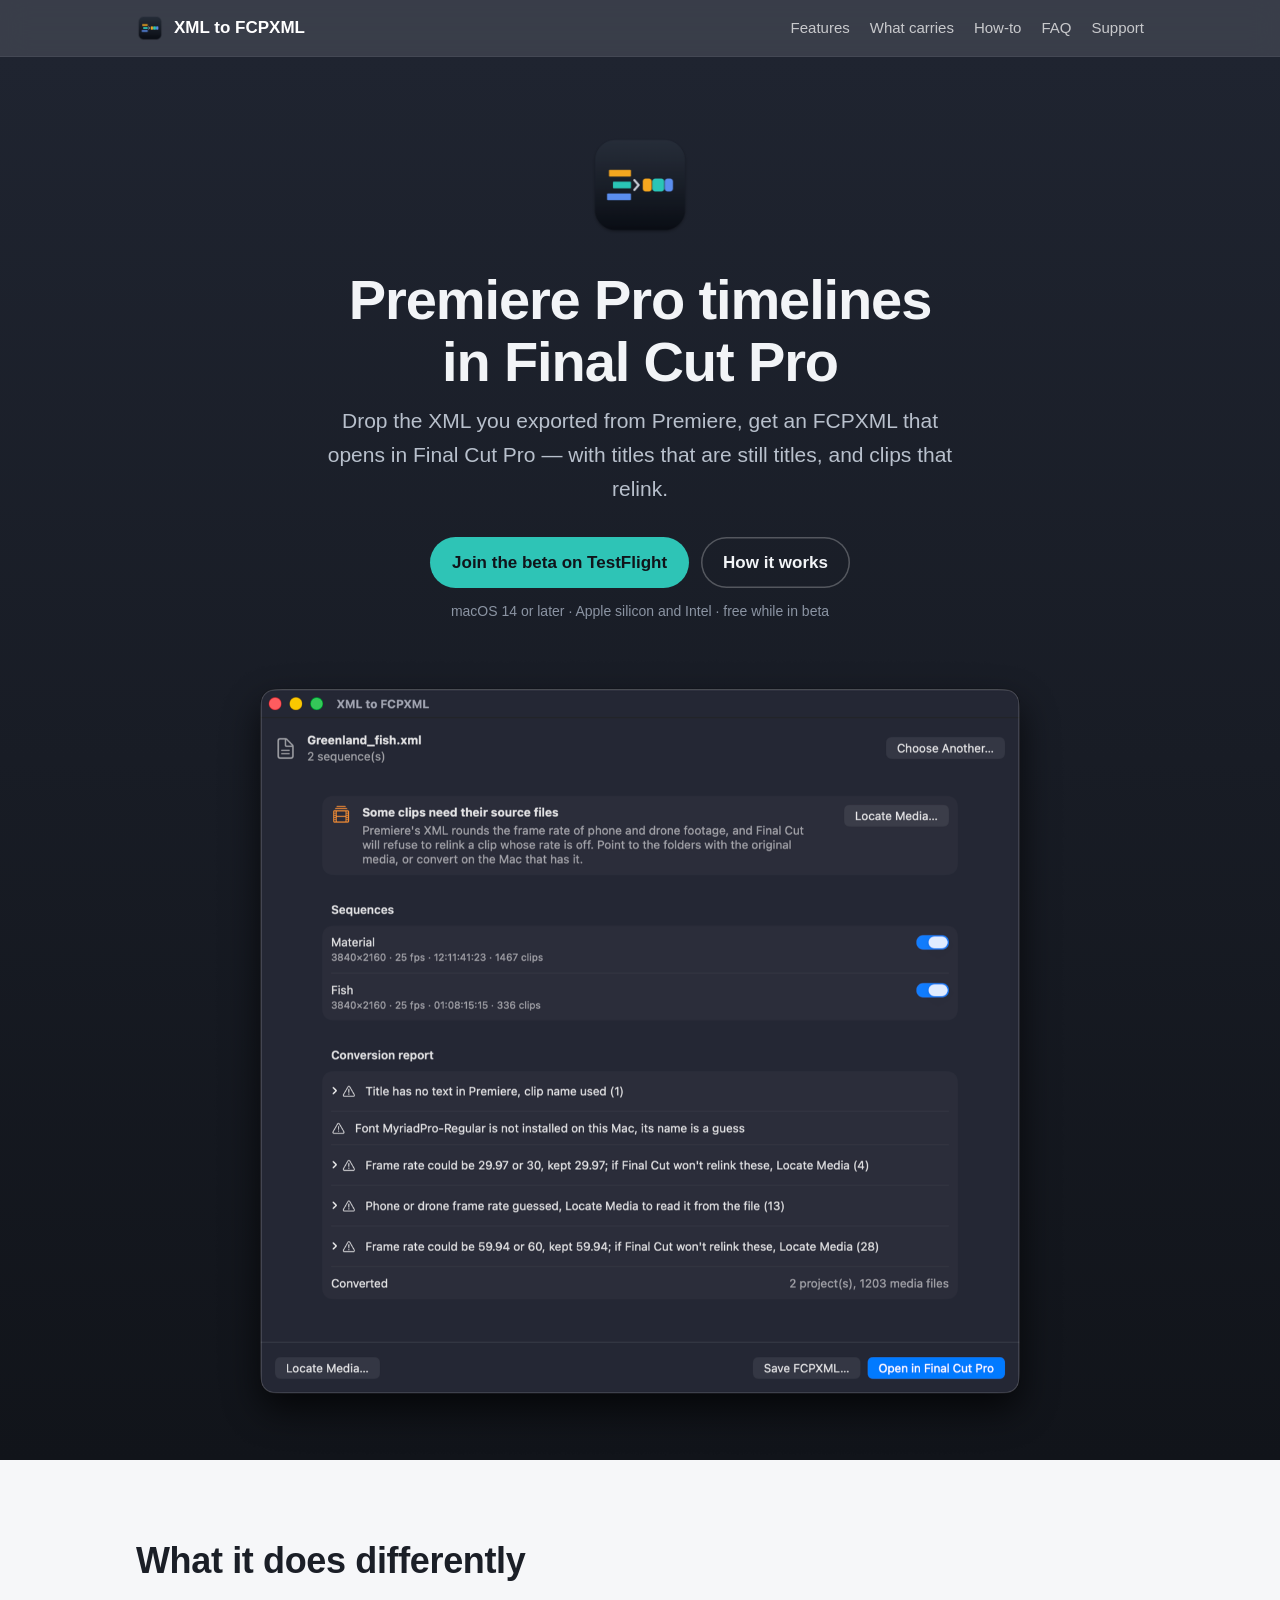
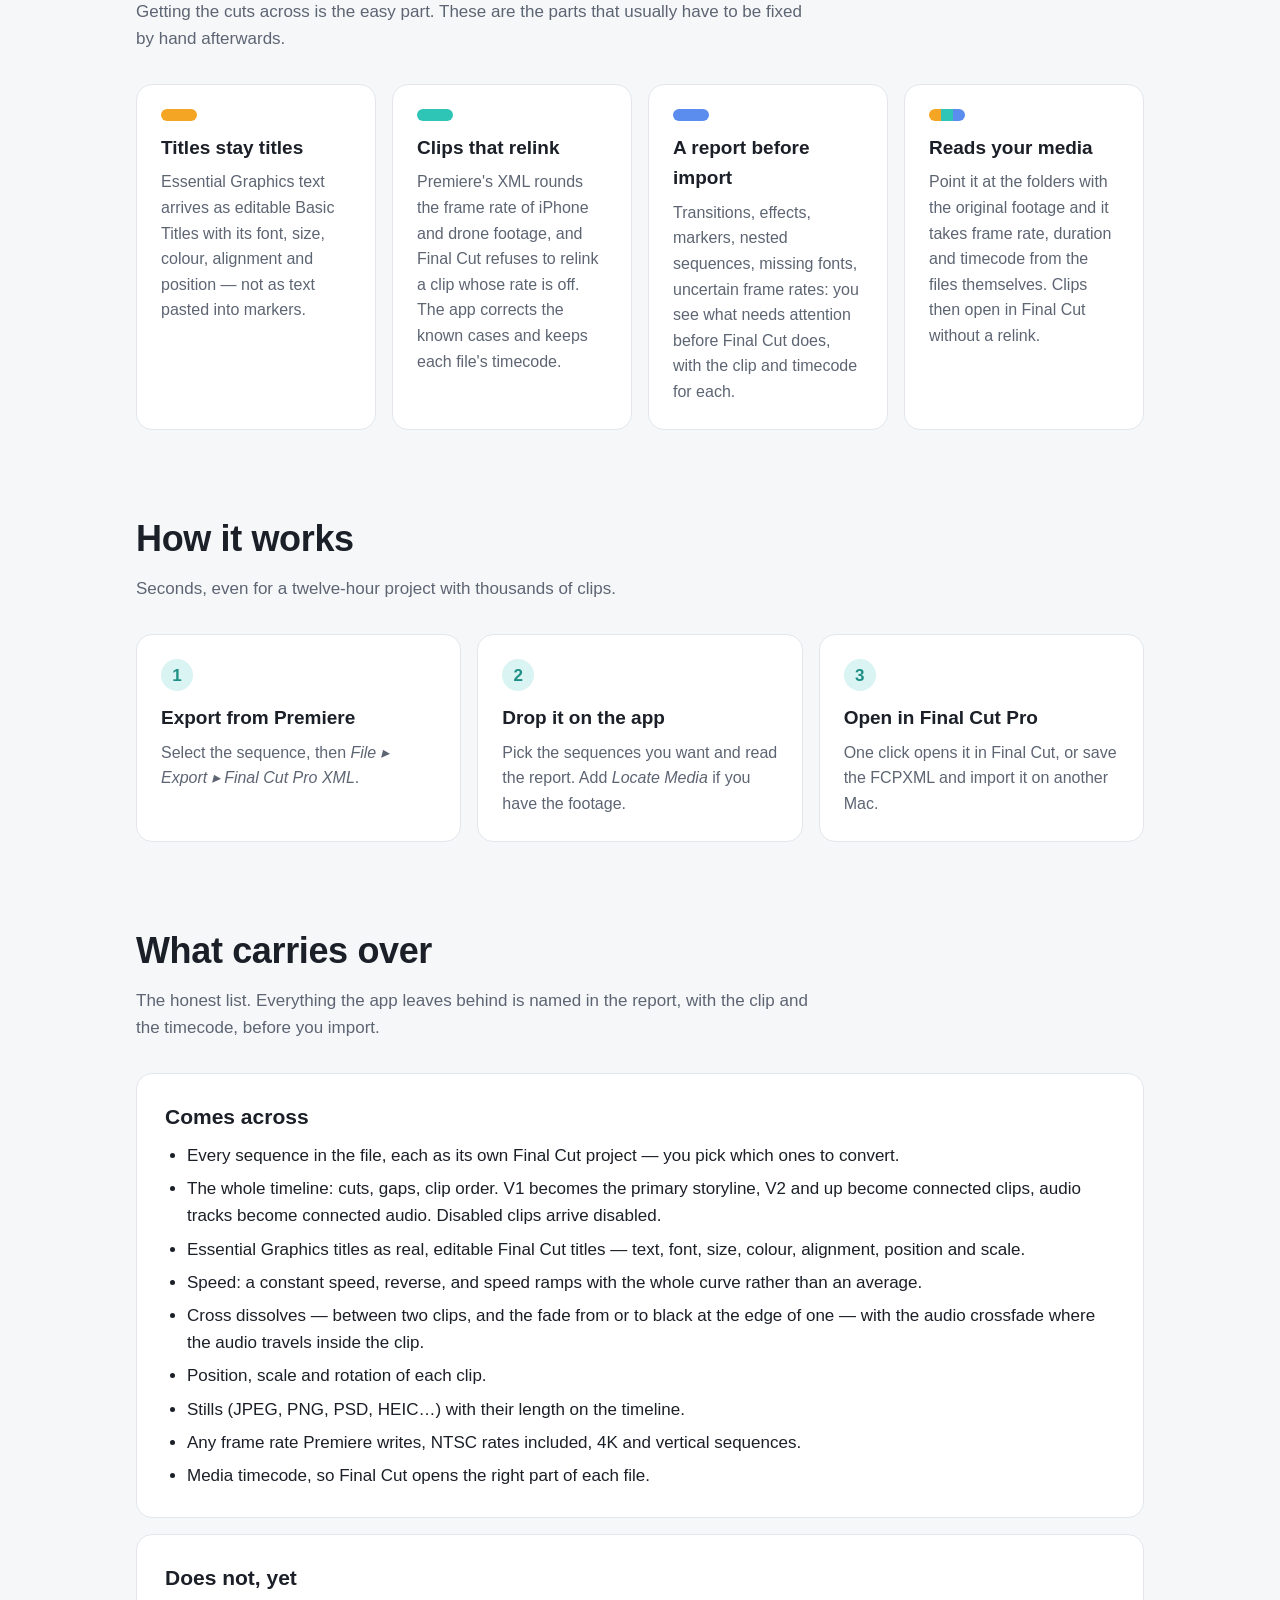
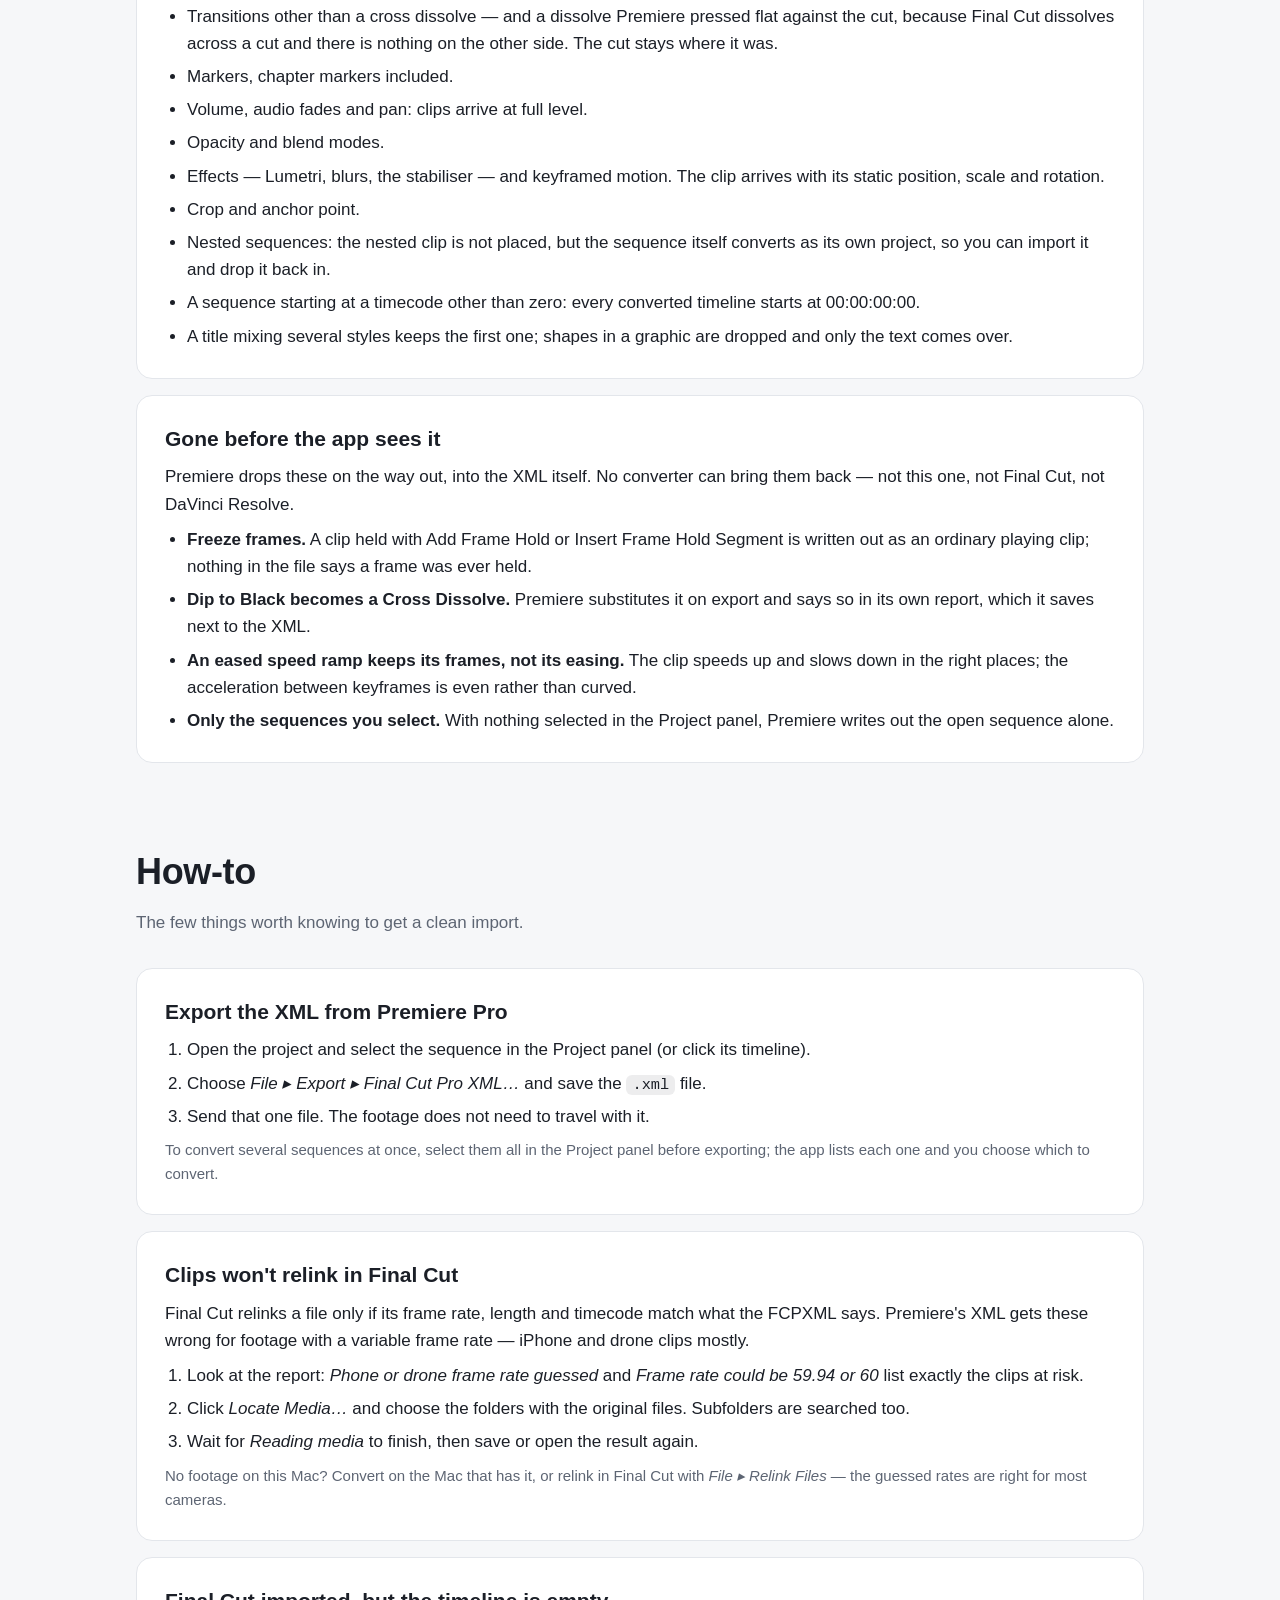
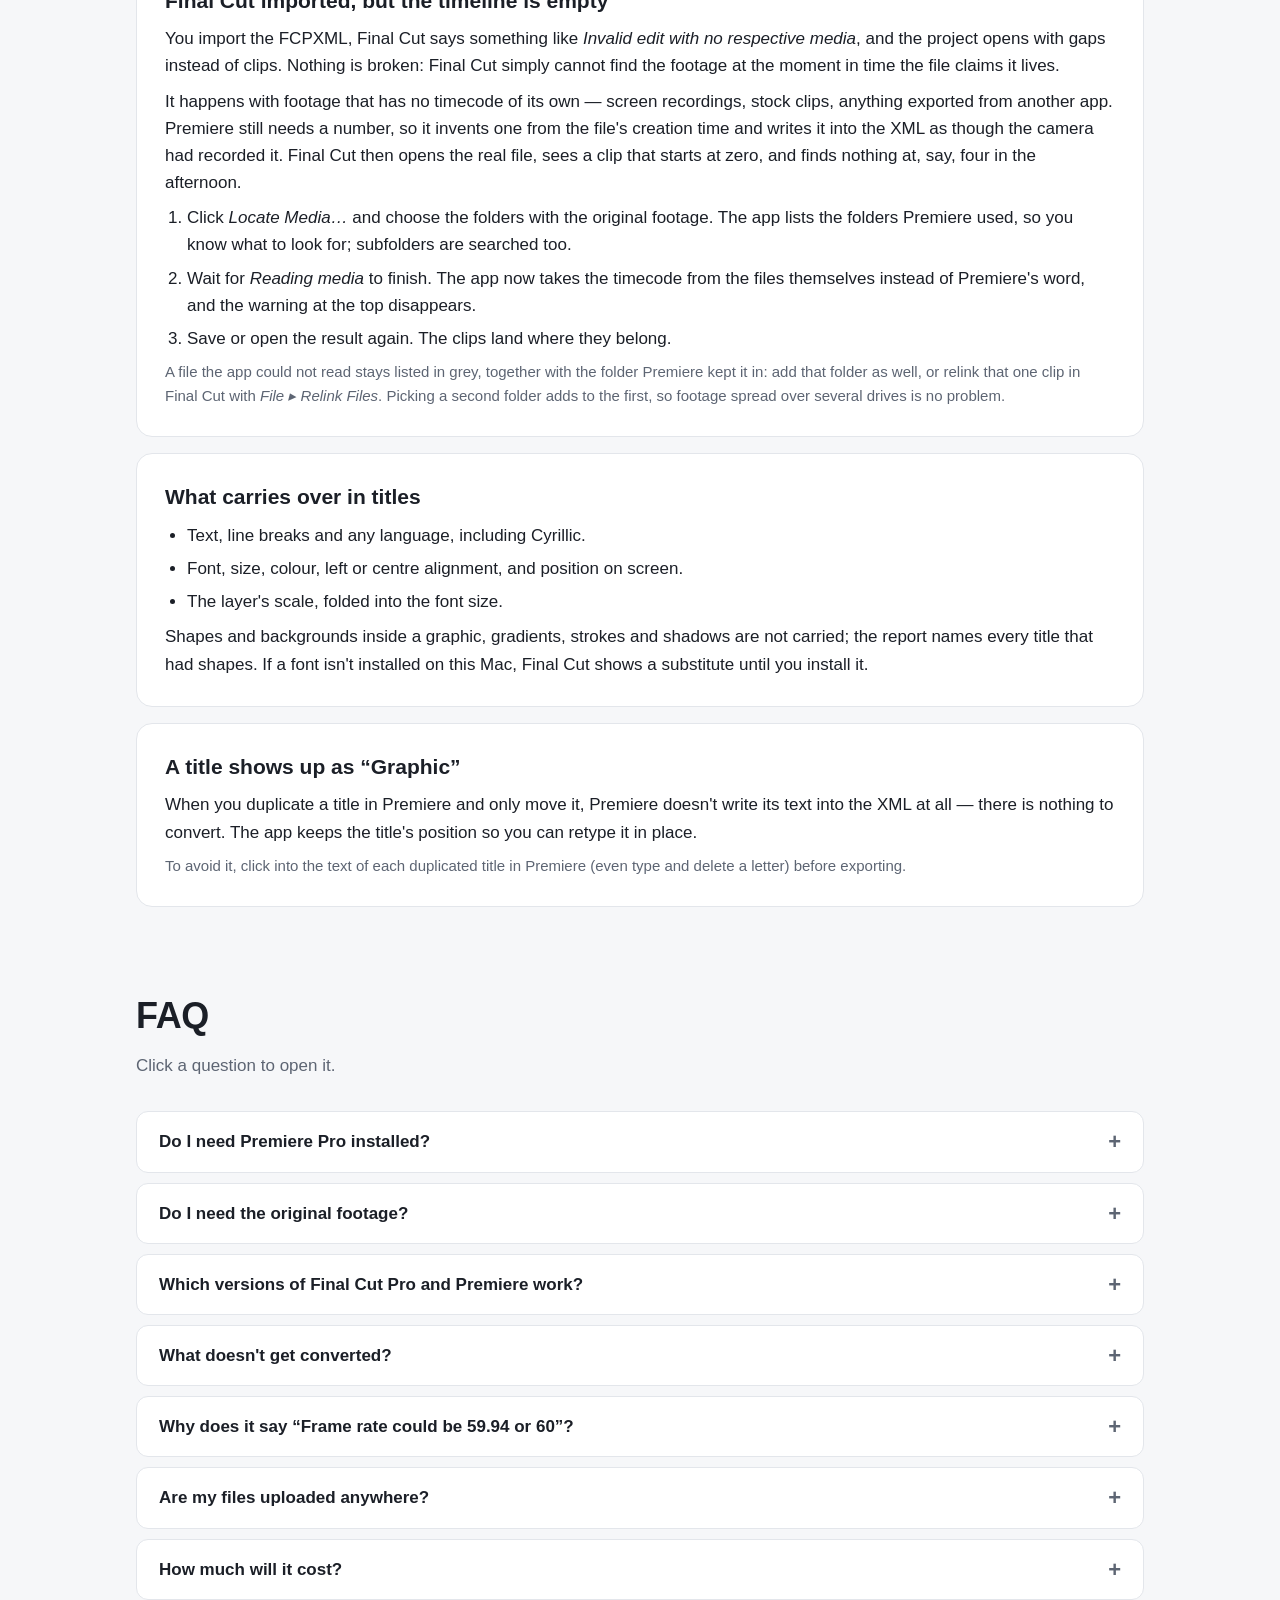
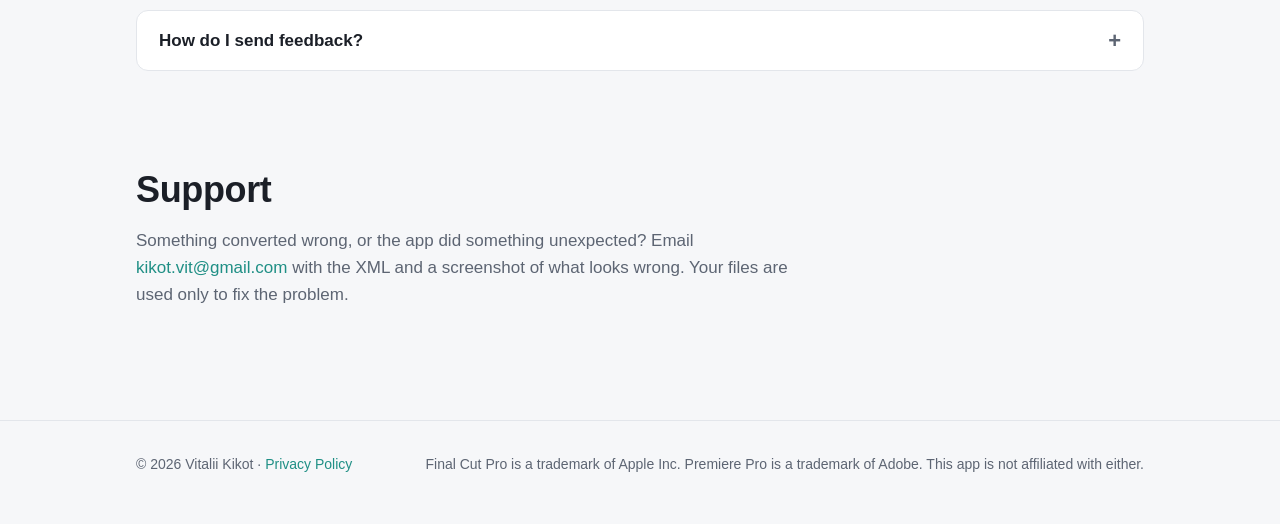
==== commit 3f8be2e6: "Explain the empty-timeline case and what Locate Media does" ====
--- a/index.html
+++ b/index.html
@@ -190,6 +190,27 @@
         <em>File ▸ Relink Files</em> — the guessed rates are right for most cameras.</p>
       </article>
 
+      <article id="empty">
+        <h3>Final Cut imported, but the timeline is empty</h3>
+        <p>You import the FCPXML, Final Cut says something like <em>Invalid edit with no respective media</em>, and
+        the project opens with gaps instead of clips. Nothing is broken: Final Cut simply cannot find the footage
+        at the moment in time the file claims it lives.</p>
+        <p>It happens with footage that has no timecode of its own — screen recordings, stock clips, anything
+        exported from another app. Premiere still needs a number, so it invents one from the file's creation time
+        and writes it into the XML as though the camera had recorded it. Final Cut then opens the real file, sees
+        a clip that starts at zero, and finds nothing at, say, four in the afternoon.</p>
+        <ol>
+          <li>Click <em>Locate Media…</em> and choose the folders with the original footage. The app lists the
+          folders Premiere used, so you know what to look for; subfolders are searched too.</li>
+          <li>Wait for <em>Reading media</em> to finish. The app now takes the timecode from the files themselves
+          instead of Premiere's word, and the warning at the top disappears.</li>
+          <li>Save or open the result again. The clips land where they belong.</li>
+        </ol>
+        <p class="tip">A file the app could not read stays listed in grey, together with the folder Premiere kept
+        it in: add that folder as well, or relink that one clip in Final Cut with <em>File ▸ Relink Files</em>.
+        Picking a second folder adds to the first, so footage spread over several drives is no problem.</p>
+      </article>
+
       <article id="titles">
         <h3>What carries over in titles</h3>
         <ul>
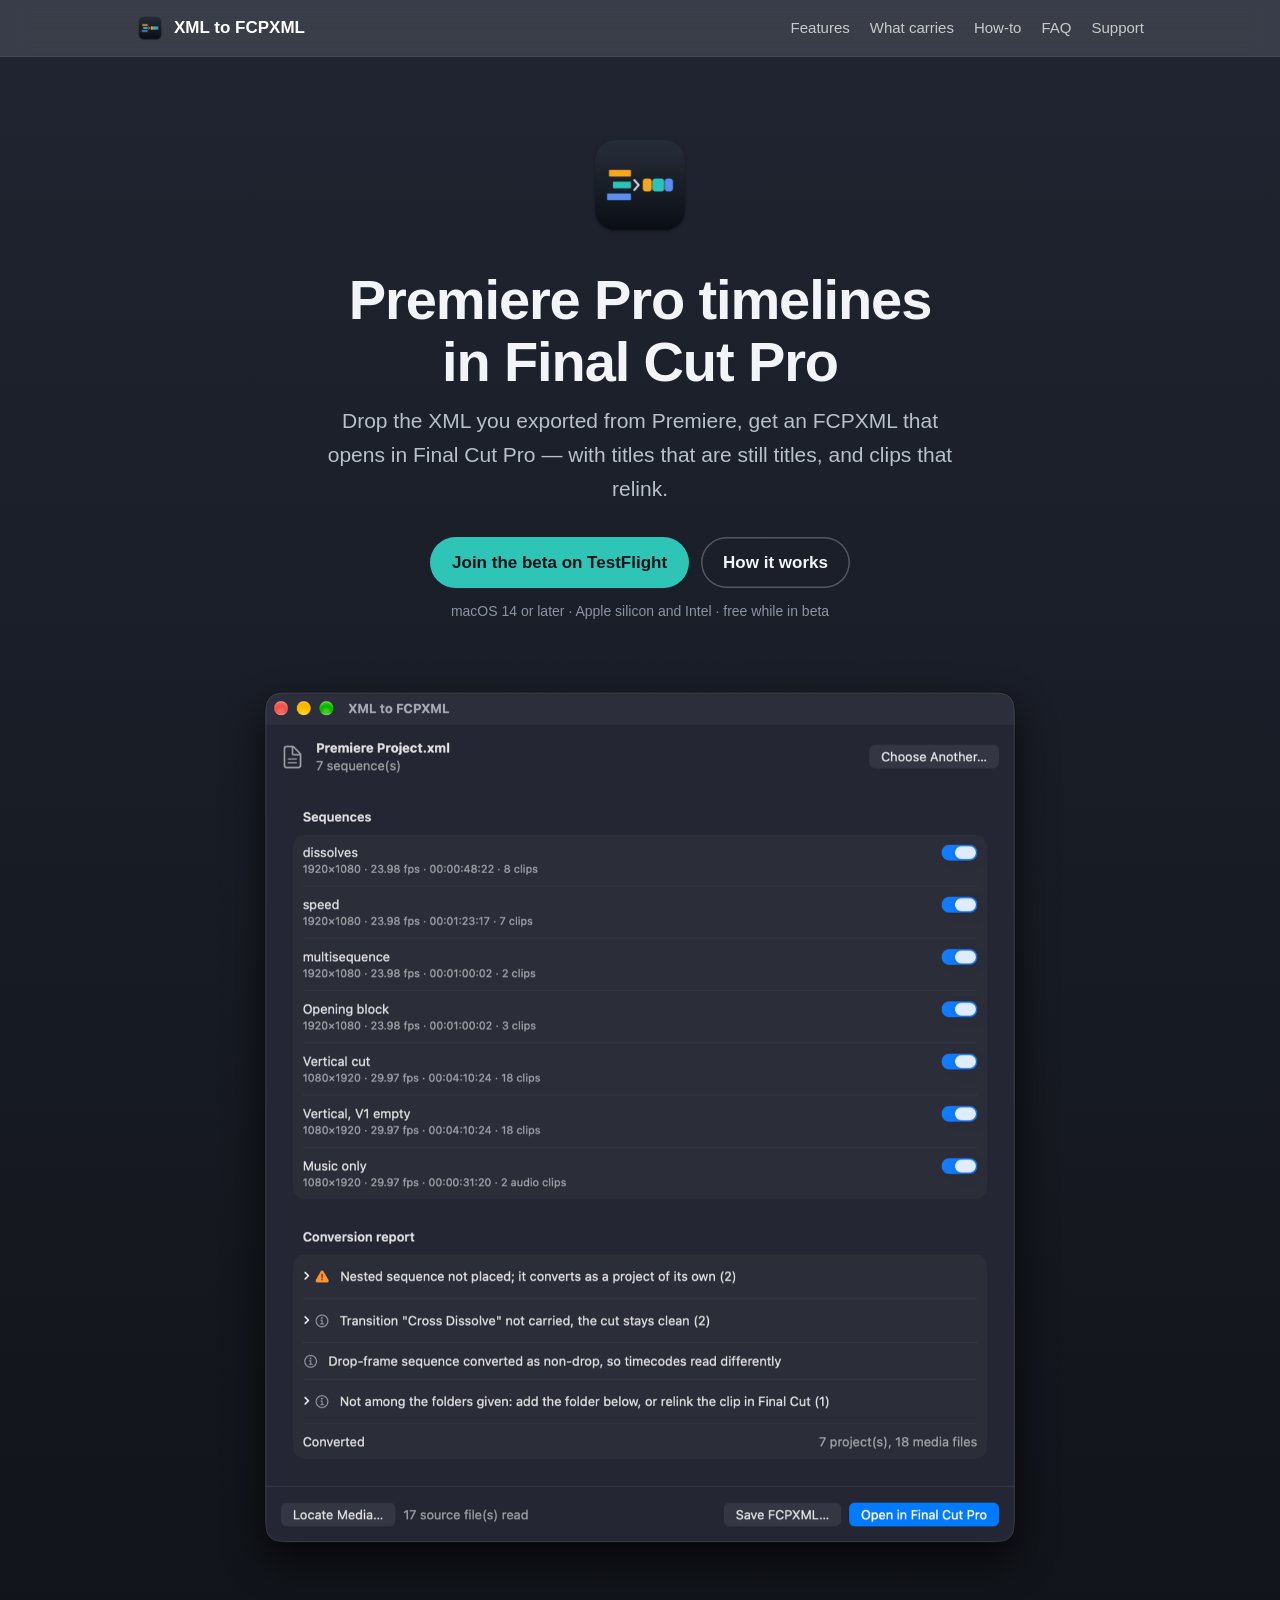
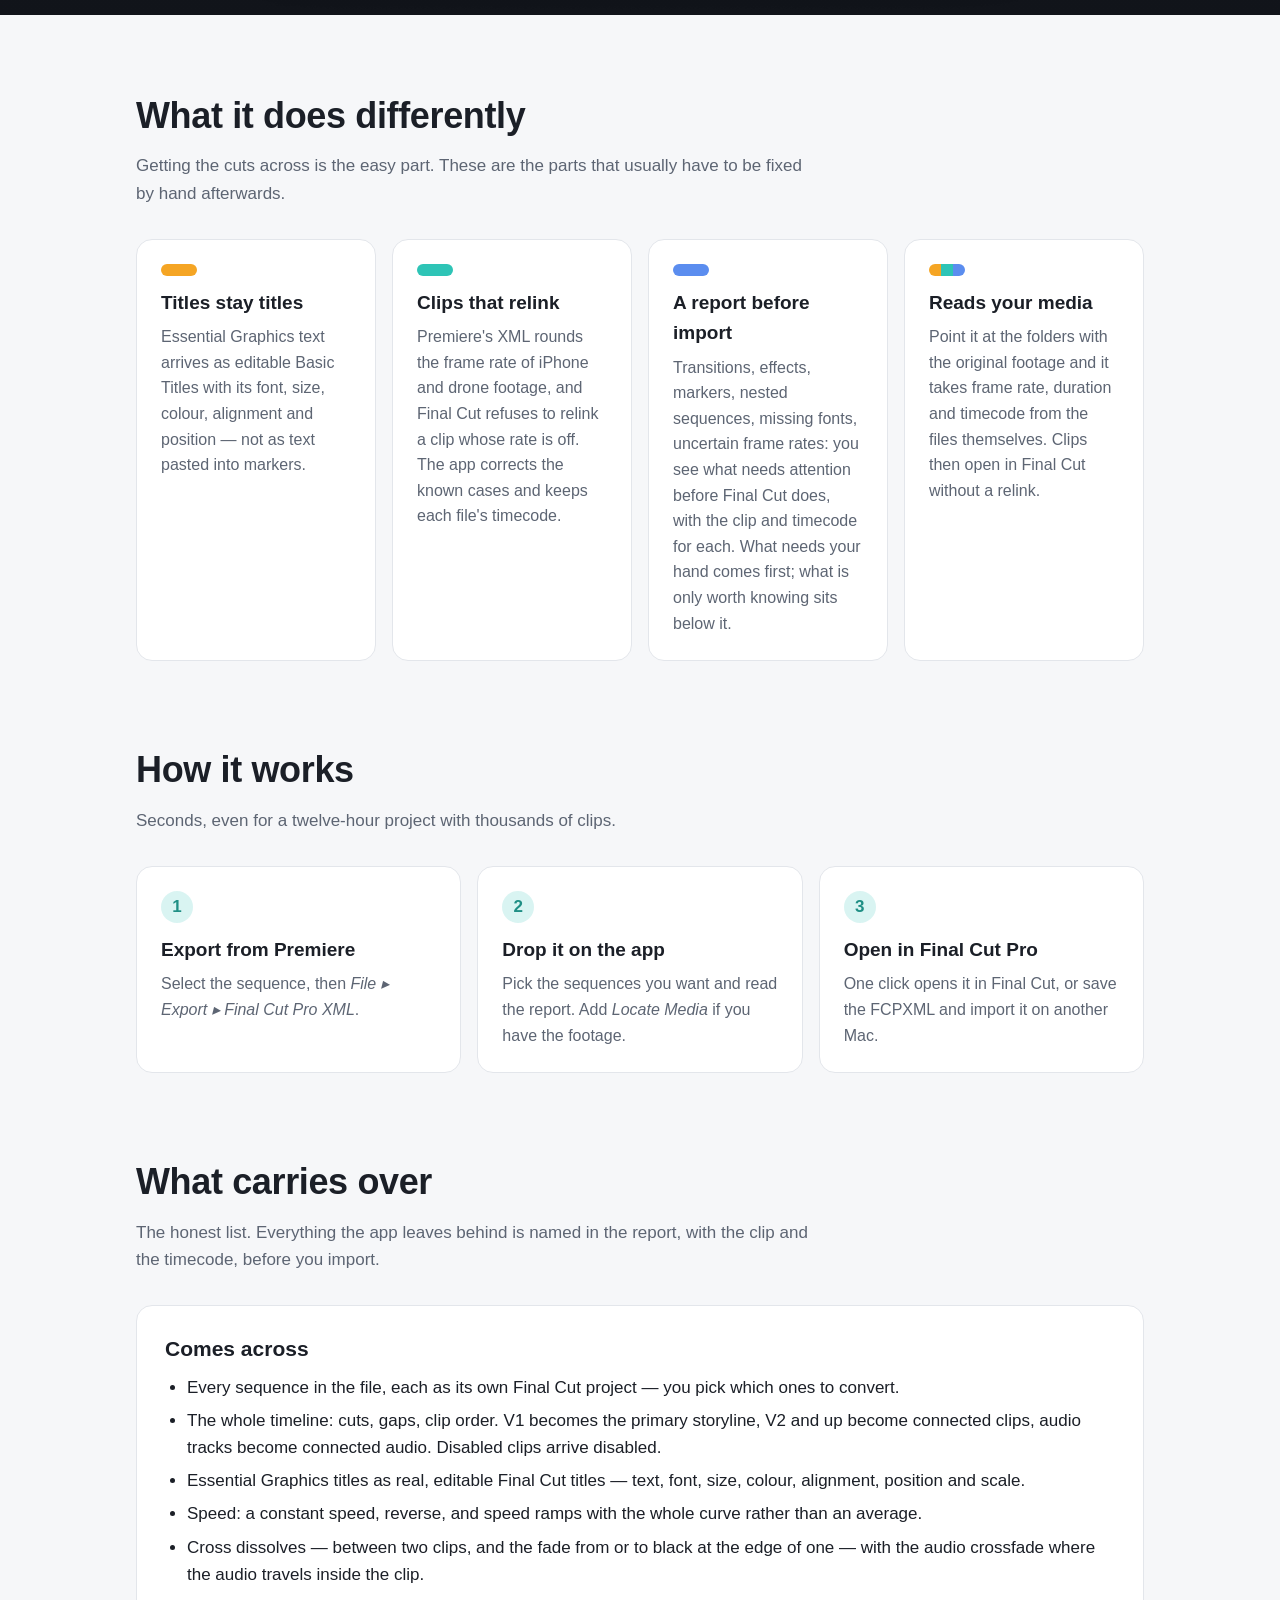
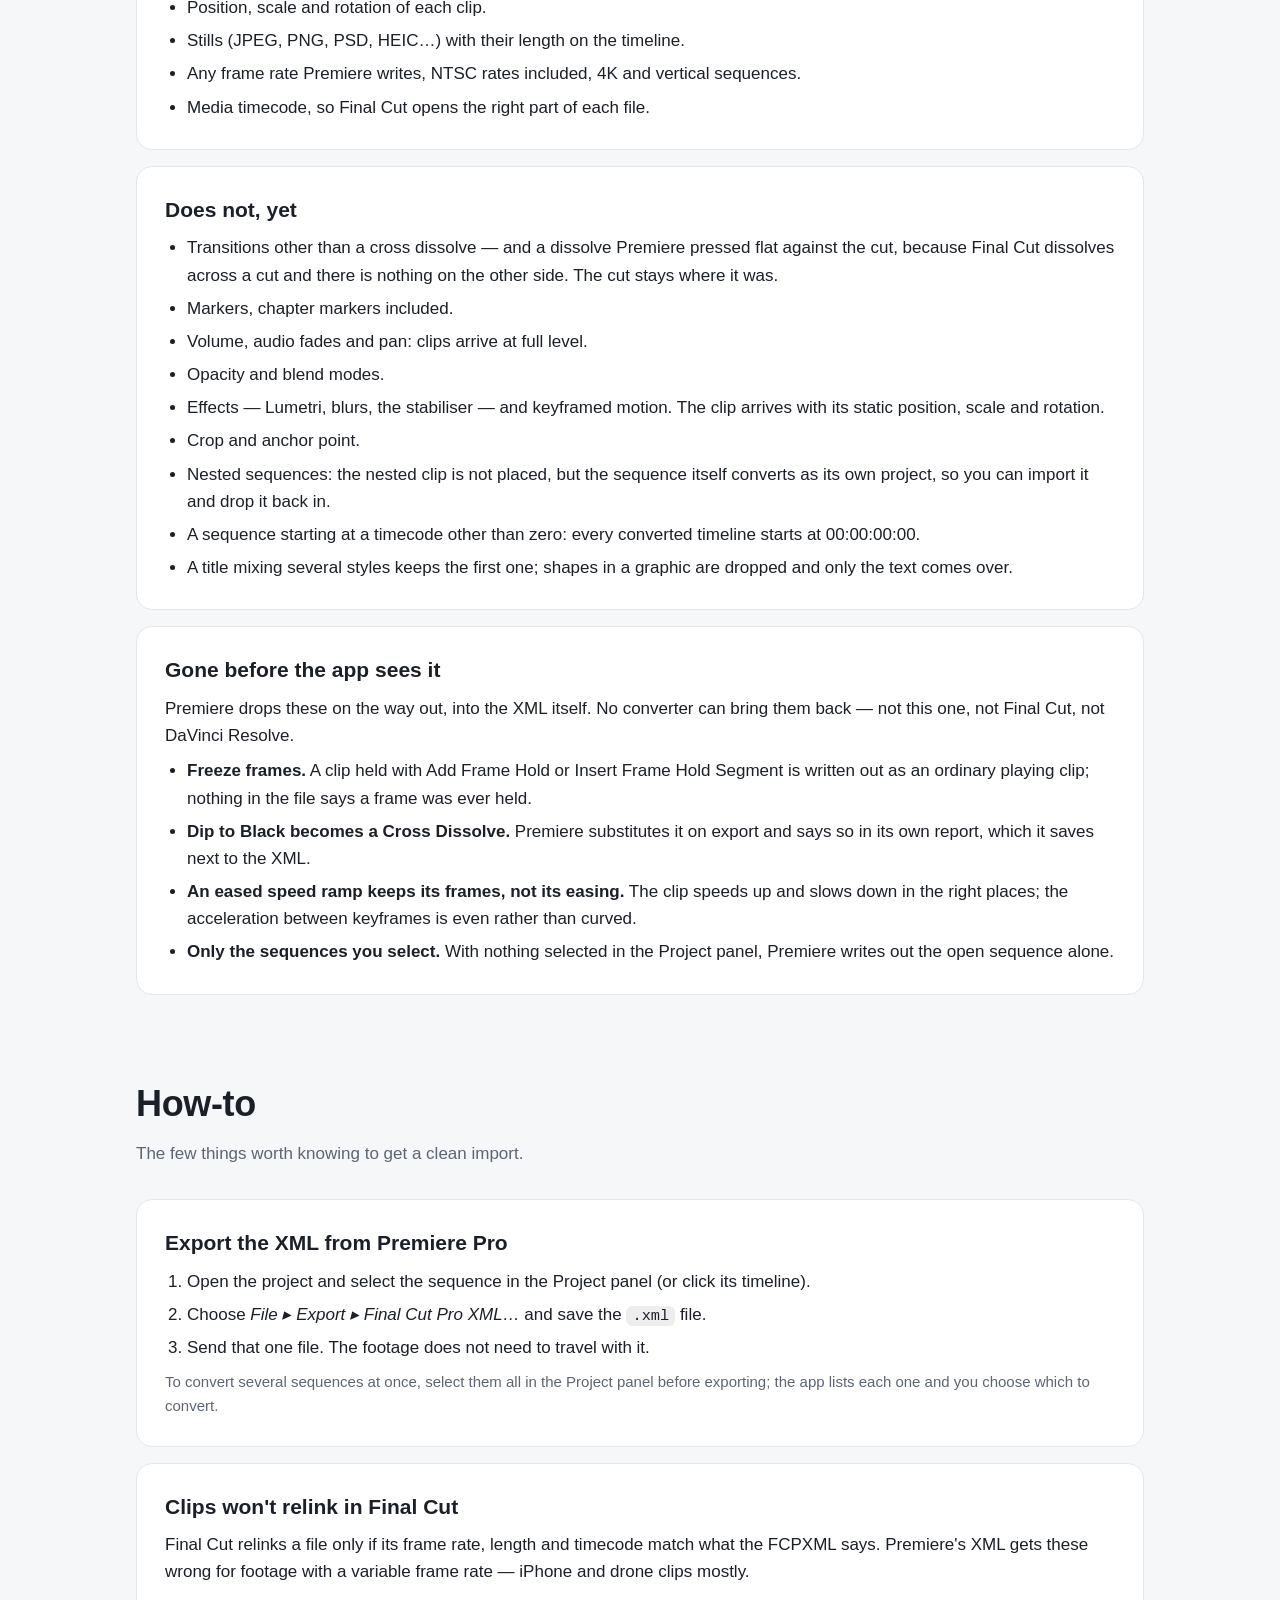
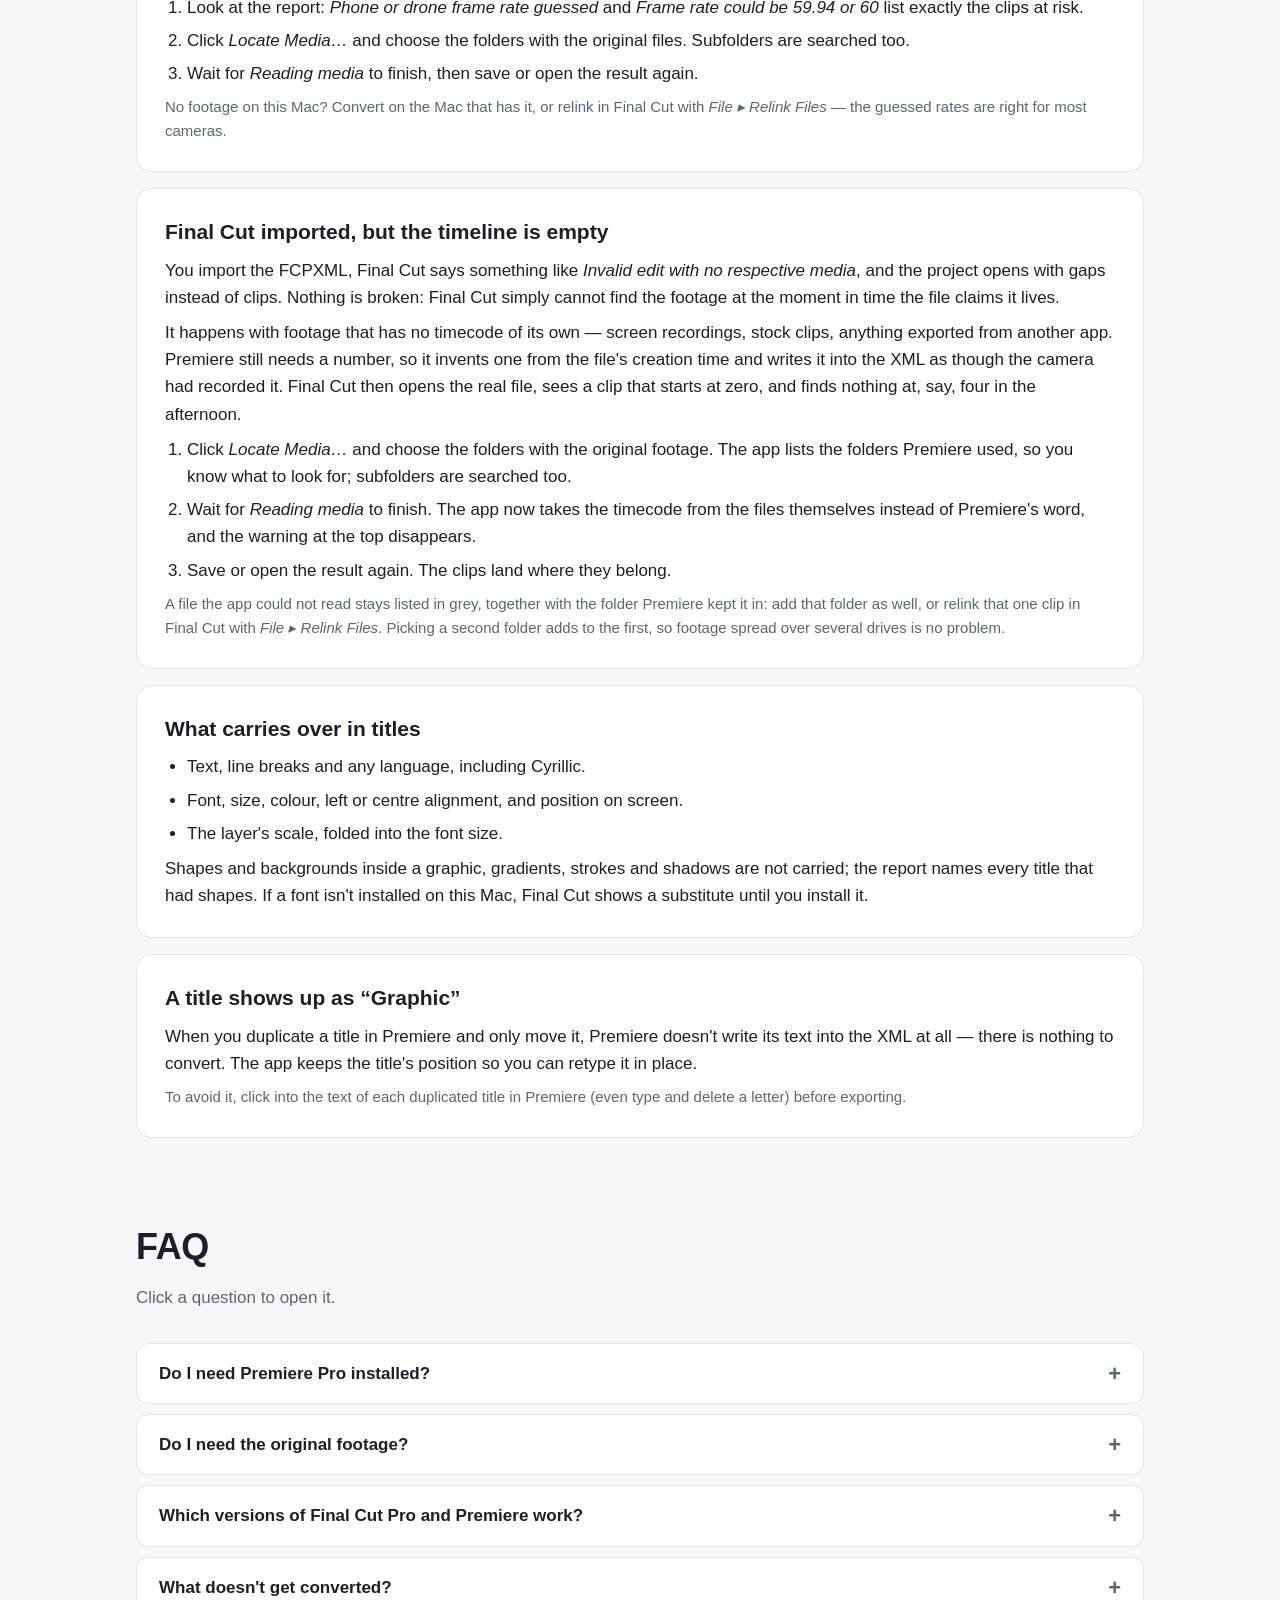
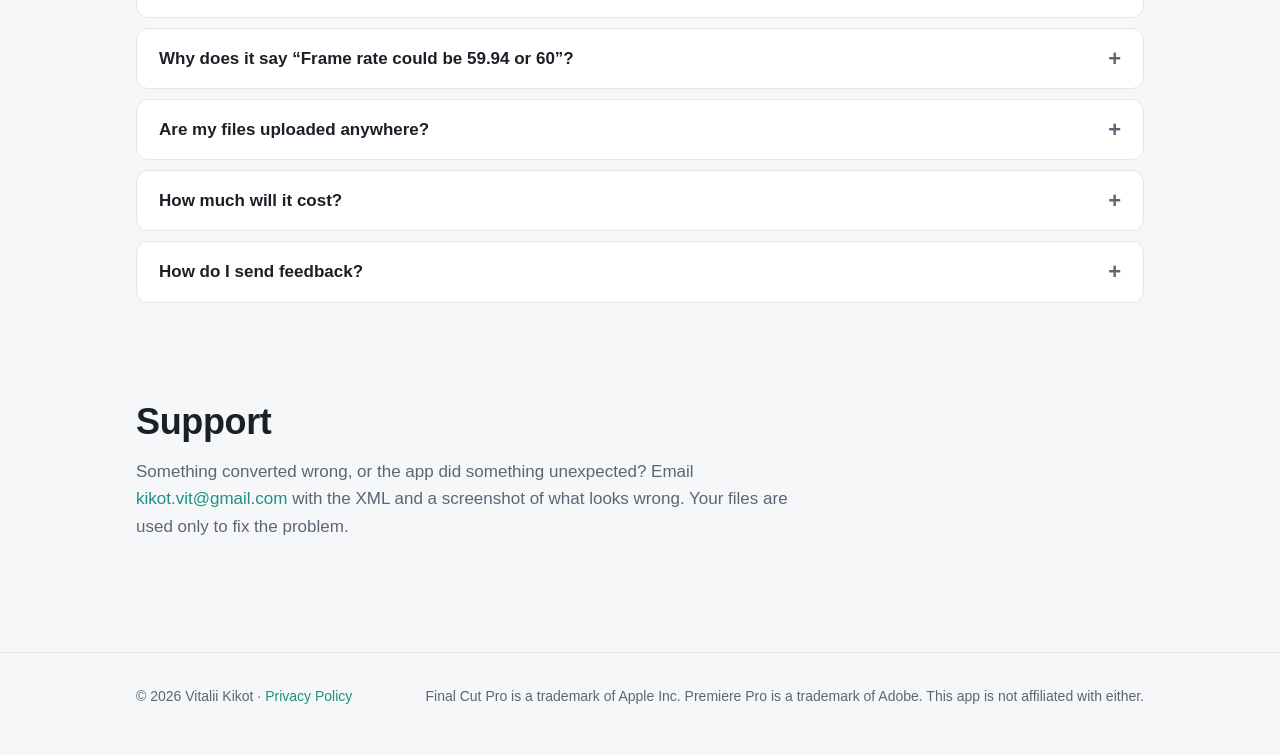
==== commit 592ef7ac: "Refresh the window shot, mention Creator Studio and how the report is ordered" ====
--- a/index.html
+++ b/index.html
@@ -60,7 +60,8 @@
         <span class="dot blue"></span>
         <h3>A report before import</h3>
         <p>Transitions, effects, markers, nested sequences, missing fonts, uncertain frame rates: you see what
-        needs attention before Final Cut does, with the clip and timecode for each.</p>
+        needs attention before Final Cut does, with the clip and timecode for each. What needs your hand comes
+        first; what is only worth knowing sits below it.</p>
       </div>
       <div class="card">
         <span class="dot mix"></span>
@@ -255,8 +256,8 @@
 
     <details>
       <summary>Which versions of Final Cut Pro and Premiere work?</summary>
-      <p>The app writes FCPXML 1.10, which Final Cut Pro 10.6 and later imports. On the Premiere side it reads the
-      standard Final Cut Pro XML export.</p>
+      <p>The app writes FCPXML 1.10, which Final Cut Pro 10.6 and later imports — the one-time purchase, the free
+      trial or Final Cut Pro in Creator Studio. On the Premiere side it reads the standard Final Cut Pro XML export.</p>
     </details>
 
     <details>
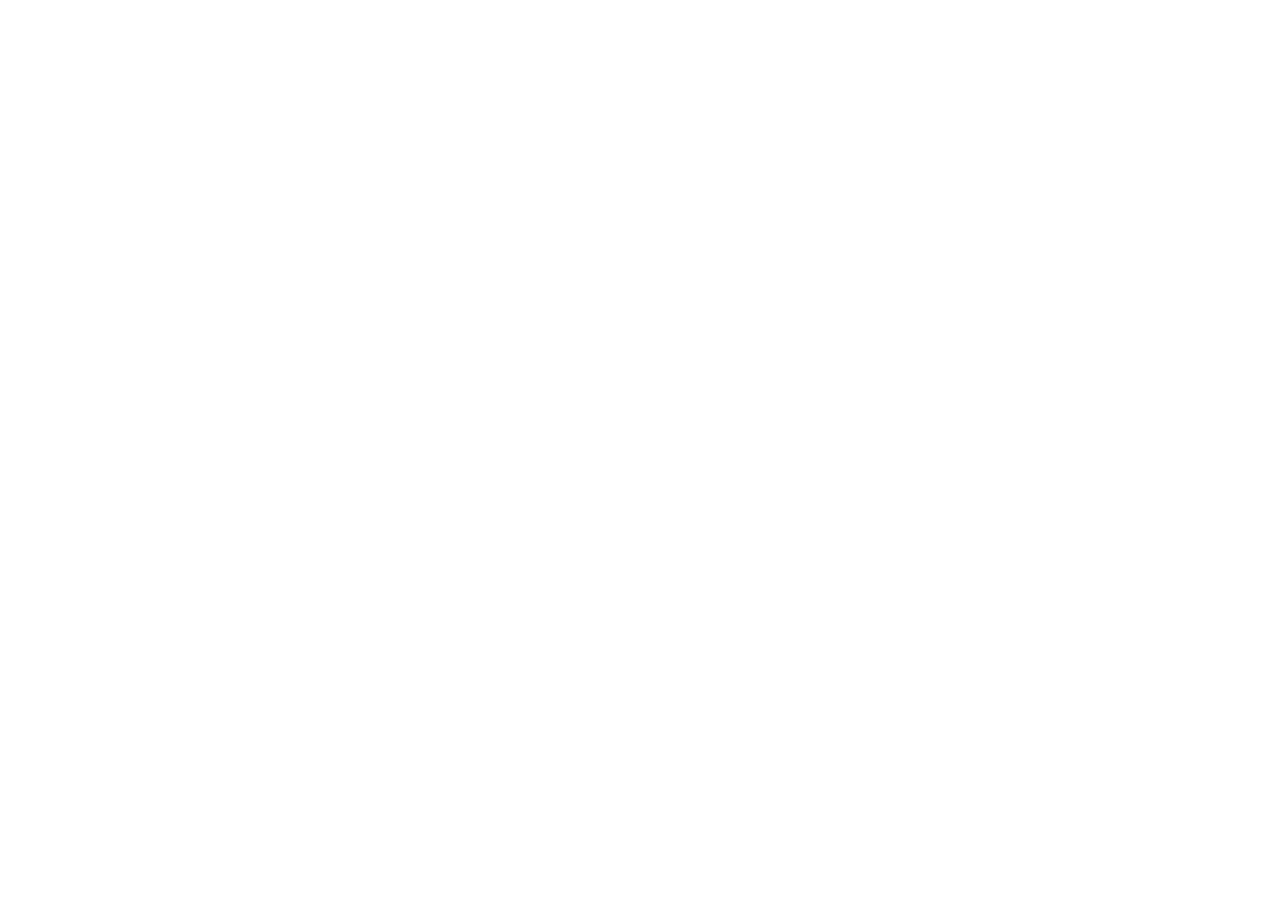
==== commit ad52babb: "Redirect to the site's new home on nakolini.github.io" ====
--- a/index.html
+++ b/index.html
@@ -1,320 +1,12 @@
-<!doctype html>
+<!DOCTYPE html>
 <html lang="en">
 <head>
 <meta charset="utf-8">
-<meta name="viewport" content="width=device-width, initial-scale=1">
-<title>XML to FCPXML — Premiere Pro timelines in Final Cut Pro</title>
-<meta name="description" content="Convert Premiere Pro XML to FCPXML for Final Cut Pro: real titles instead of markers, correct frame rates for phone and drone footage, and a report before you import.">
-<link rel="icon" href="icon.png">
-<link rel="stylesheet" href="style.css">
+<title>XML to FCPXML has moved</title>
+<link rel="canonical" href="https://nakolini.github.io/xml2fcpxml/">
+<meta http-equiv="refresh" content="0; url=https://nakolini.github.io/xml2fcpxml/">
 </head>
 <body>
-
-<header class="bar">
-  <div class="wrap">
-    <a class="brand" href="#top"><img src="icon.png" alt="">XML to FCPXML</a>
-    <nav>
-      <a class="optional" href="#features">Features</a>
-      <a href="#carried">What carries</a>
-      <a href="#how-to">How-to</a>
-      <a href="#faq">FAQ</a>
-      <a href="#support">Support</a>
-    </nav>
-  </div>
-</header>
-
-<div class="hero" id="top">
-  <div class="wrap">
-    <img class="icon" src="icon.png" alt="XML to FCPXML icon">
-    <h1>Premiere Pro timelines<br>in Final Cut Pro</h1>
-    <p class="lede">Drop the XML you exported from Premiere, get an FCPXML that opens in Final Cut Pro —
-    with titles that are still titles, and clips that relink.</p>
-    <div class="cta">
-      <a class="button" href="https://testflight.apple.com/join/Ga1XQmqw">Join the beta on TestFlight</a>
-      <a class="button ghost" href="#how-it-works">How it works</a>
-    </div>
-    <p class="note">macOS 14 or later · Apple silicon and Intel · free while in beta</p>
-    <img class="shot" src="window.png" alt="The app with a converted Premiere project: sequences, and a report of what to check before importing">
-  </div>
-</div>
-
-<section id="features">
-  <div class="wrap">
-    <h2>What it does differently</h2>
-    <p class="sub">Getting the cuts across is the easy part. These are the parts that usually have to be fixed by
-    hand afterwards.</p>
-    <div class="grid">
-      <div class="card">
-        <span class="dot amber"></span>
-        <h3>Titles stay titles</h3>
-        <p>Essential Graphics text arrives as editable Basic Titles with its font, size, colour, alignment and
-        position — not as text pasted into markers.</p>
-      </div>
-      <div class="card">
-        <span class="dot teal"></span>
-        <h3>Clips that relink</h3>
-        <p>Premiere's XML rounds the frame rate of iPhone and drone footage, and Final Cut refuses to relink a clip
-        whose rate is off. The app corrects the known cases and keeps each file's timecode.</p>
-      </div>
-      <div class="card">
-        <span class="dot blue"></span>
-        <h3>A report before import</h3>
-        <p>Transitions, effects, markers, nested sequences, missing fonts, uncertain frame rates: you see what
-        needs attention before Final Cut does, with the clip and timecode for each. What needs your hand comes
-        first; what is only worth knowing sits below it.</p>
-      </div>
-      <div class="card">
-        <span class="dot mix"></span>
-        <h3>Reads your media</h3>
-        <p>Point it at the folders with the original footage and it takes frame rate, duration and timecode from
-        the files themselves. Clips then open in Final Cut without a relink.</p>
-      </div>
-    </div>
-  </div>
-</section>
-
-<section id="how-it-works">
-  <div class="wrap">
-    <h2>How it works</h2>
-    <p class="sub">Seconds, even for a twelve-hour project with thousands of clips.</p>
-    <div class="grid steps">
-      <div class="card">
-        <h3>Export from Premiere</h3>
-        <p>Select the sequence, then <em>File ▸ Export ▸ Final Cut Pro XML</em>.</p>
-      </div>
-      <div class="card">
-        <h3>Drop it on the app</h3>
-        <p>Pick the sequences you want and read the report. Add <em>Locate Media</em> if you have the footage.</p>
-      </div>
-      <div class="card">
-        <h3>Open in Final Cut Pro</h3>
-        <p>One click opens it in Final Cut, or save the FCPXML and import it on another Mac.</p>
-      </div>
-    </div>
-  </div>
-</section>
-
-<section id="carried">
-  <div class="wrap">
-    <h2>What carries over</h2>
-    <p class="sub">The honest list. Everything the app leaves behind is named in the report, with the clip and
-    the timecode, before you import.</p>
-    <div class="guide">
-
-      <article id="carried-yes">
-        <h3>Comes across</h3>
-        <ul>
-          <li>Every sequence in the file, each as its own Final Cut project — you pick which ones to convert.</li>
-          <li>The whole timeline: cuts, gaps, clip order. V1 becomes the primary storyline, V2 and up become
-          connected clips, audio tracks become connected audio. Disabled clips arrive disabled.</li>
-          <li>Essential Graphics titles as real, editable Final Cut titles — text, font, size, colour,
-          alignment, position and scale.</li>
-          <li>Speed: a constant speed, reverse, and speed ramps with the whole curve rather than an average.</li>
-          <li>Cross dissolves — between two clips, and the fade from or to black at the edge of one — with the
-          audio crossfade where the audio travels inside the clip.</li>
-          <li>Position, scale and rotation of each clip.</li>
-          <li>Stills (JPEG, PNG, PSD, HEIC…) with their length on the timeline.</li>
-          <li>Any frame rate Premiere writes, NTSC rates included, 4K and vertical sequences.</li>
-          <li>Media timecode, so Final Cut opens the right part of each file.</li>
-        </ul>
-      </article>
-
-      <article id="carried-no">
-        <h3>Does not, yet</h3>
-        <ul>
-          <li>Transitions other than a cross dissolve — and a dissolve Premiere pressed flat against the cut,
-          because Final Cut dissolves across a cut and there is nothing on the other side. The cut stays
-          where it was.</li>
-          <li>Markers, chapter markers included.</li>
-          <li>Volume, audio fades and pan: clips arrive at full level.</li>
-          <li>Opacity and blend modes.</li>
-          <li>Effects — Lumetri, blurs, the stabiliser — and keyframed motion. The clip arrives with its
-          static position, scale and rotation.</li>
-          <li>Crop and anchor point.</li>
-          <li>Nested sequences: the nested clip is not placed, but the sequence itself converts as its own
-          project, so you can import it and drop it back in.</li>
-          <li>A sequence starting at a timecode other than zero: every converted timeline starts at
-          00:00:00:00.</li>
-          <li>A title mixing several styles keeps the first one; shapes in a graphic are dropped and only the
-          text comes over.</li>
-        </ul>
-      </article>
-
-      <article id="carried-premiere">
-        <h3>Gone before the app sees it</h3>
-        <p>Premiere drops these on the way out, into the XML itself. No converter can bring them back — not
-        this one, not Final Cut, not DaVinci Resolve.</p>
-        <ul>
-          <li><strong>Freeze frames.</strong> A clip held with Add Frame Hold or Insert Frame Hold Segment is
-          written out as an ordinary playing clip; nothing in the file says a frame was ever held.</li>
-          <li><strong>Dip to Black becomes a Cross Dissolve.</strong> Premiere substitutes it on export and
-          says so in its own report, which it saves next to the XML.</li>
-          <li><strong>An eased speed ramp keeps its frames, not its easing.</strong> The clip speeds up and
-          slows down in the right places; the acceleration between keyframes is even rather than curved.</li>
-          <li><strong>Only the sequences you select.</strong> With nothing selected in the Project panel,
-          Premiere writes out the open sequence alone.</li>
-        </ul>
-      </article>
-
-    </div>
-  </div>
-</section>
-
-<section id="how-to">
-  <div class="wrap">
-    <h2>How-to</h2>
-    <p class="sub">The few things worth knowing to get a clean import.</p>
-    <div class="guide">
-
-      <article id="export">
-        <h3>Export the XML from Premiere Pro</h3>
-        <ol>
-          <li>Open the project and select the sequence in the Project panel (or click its timeline).</li>
-          <li>Choose <em>File ▸ Export ▸ Final Cut Pro XML…</em> and save the <code>.xml</code> file.</li>
-          <li>Send that one file. The footage does not need to travel with it.</li>
-        </ol>
-        <p class="tip">To convert several sequences at once, select them all in the Project panel before exporting;
-        the app lists each one and you choose which to convert.</p>
-      </article>
-
-      <article id="relink">
-        <h3>Clips won't relink in Final Cut</h3>
-        <p>Final Cut relinks a file only if its frame rate, length and timecode match what the FCPXML says.
-        Premiere's XML gets these wrong for footage with a variable frame rate — iPhone and drone clips mostly.</p>
-        <ol>
-          <li>Look at the report: <em>Phone or drone frame rate guessed</em> and <em>Frame rate could be 59.94 or 60</em>
-          list exactly the clips at risk.</li>
-          <li>Click <em>Locate Media…</em> and choose the folders with the original files. Subfolders are searched too.</li>
-          <li>Wait for <em>Reading media</em> to finish, then save or open the result again.</li>
-        </ol>
-        <p class="tip">No footage on this Mac? Convert on the Mac that has it, or relink in Final Cut with
-        <em>File ▸ Relink Files</em> — the guessed rates are right for most cameras.</p>
-      </article>
-
-      <article id="empty">
-        <h3>Final Cut imported, but the timeline is empty</h3>
-        <p>You import the FCPXML, Final Cut says something like <em>Invalid edit with no respective media</em>, and
-        the project opens with gaps instead of clips. Nothing is broken: Final Cut simply cannot find the footage
-        at the moment in time the file claims it lives.</p>
-        <p>It happens with footage that has no timecode of its own — screen recordings, stock clips, anything
-        exported from another app. Premiere still needs a number, so it invents one from the file's creation time
-        and writes it into the XML as though the camera had recorded it. Final Cut then opens the real file, sees
-        a clip that starts at zero, and finds nothing at, say, four in the afternoon.</p>
-        <ol>
-          <li>Click <em>Locate Media…</em> and choose the folders with the original footage. The app lists the
-          folders Premiere used, so you know what to look for; subfolders are searched too.</li>
-          <li>Wait for <em>Reading media</em> to finish. The app now takes the timecode from the files themselves
-          instead of Premiere's word, and the warning at the top disappears.</li>
-          <li>Save or open the result again. The clips land where they belong.</li>
-        </ol>
-        <p class="tip">A file the app could not read stays listed in grey, together with the folder Premiere kept
-        it in: add that folder as well, or relink that one clip in Final Cut with <em>File ▸ Relink Files</em>.
-        Picking a second folder adds to the first, so footage spread over several drives is no problem.</p>
-      </article>
-
-      <article id="titles">
-        <h3>What carries over in titles</h3>
-        <ul>
-          <li>Text, line breaks and any language, including Cyrillic.</li>
-          <li>Font, size, colour, left or centre alignment, and position on screen.</li>
-          <li>The layer's scale, folded into the font size.</li>
-        </ul>
-        <p>Shapes and backgrounds inside a graphic, gradients, strokes and shadows are not carried; the report
-        names every title that had shapes. If a font isn't installed on this Mac, Final Cut shows a substitute
-        until you install it.</p>
-      </article>
-
-      <article id="graphic">
-        <h3>A title shows up as “Graphic”</h3>
-        <p>When you duplicate a title in Premiere and only move it, Premiere doesn't write its text into the XML
-        at all — there is nothing to convert. The app keeps the title's position so you can retype it in place.</p>
-        <p class="tip">To avoid it, click into the text of each duplicated title in Premiere (even type and delete a
-        letter) before exporting.</p>
-      </article>
-
-    </div>
-  </div>
-</section>
-
-<section id="faq" class="faq">
-  <div class="wrap">
-    <h2>FAQ</h2>
-    <p class="sub">Click a question to open it.</p>
-
-    <details>
-      <summary>Do I need Premiere Pro installed?</summary>
-      <p>No. You only need the XML file someone exported from Premiere. Final Cut Pro is needed only to open the
-      result; the app can save the FCPXML for another Mac.</p>
-    </details>
-
-    <details>
-      <summary>Do I need the original footage?</summary>
-      <p>No — the conversion works from the XML alone, and most clips relink fine later. The footage helps for
-      phone and drone clips: with <em>Locate Media</em> their frame rate and timecode come from the files, not
-      from Premiere's rounded values.</p>
-    </details>
-
-    <details>
-      <summary>Which versions of Final Cut Pro and Premiere work?</summary>
-      <p>The app writes FCPXML 1.10, which Final Cut Pro 10.6 and later imports — the one-time purchase, the free
-      trial or Final Cut Pro in Creator Studio. On the Premiere side it reads the standard Final Cut Pro XML export.</p>
-    </details>
-
-    <details>
-      <summary>What doesn't get converted?</summary>
-      <ul>
-        <li>Transitions, effects and colour grading.</li>
-        <li>Markers, keyframed motion and variable speed ramps.</li>
-        <li>Nested sequences, generators and mattes.</li>
-      </ul>
-      <p>Cuts, audio, constant speed changes, position and scale, still images and titles do convert. Everything
-      skipped is listed in the report with its clip and timecode, so nothing disappears silently.</p>
-    </details>
-
-    <details>
-      <summary>Why does it say “Frame rate could be 59.94 or 60”?</summary>
-      <p>Premiere writes both a true 59.94 fps file and a 60 fps phone clip as “59” in its XML, so the XML alone
-      can't tell them apart. The app keeps 59.94, which is right for most cameras. If Final Cut won't relink one
-      of those clips, use <em>Locate Media</em> and the app reads the real rate from the file.</p>
-    </details>
-
-    <details>
-      <summary>Are my files uploaded anywhere?</summary>
-      <p>No. Everything happens on your Mac and the app makes no network connections. See the
-      <a href="privacy.html">privacy policy</a>.</p>
-    </details>
-
-    <details>
-      <summary>How much will it cost?</summary>
-      <p>It's free during the TestFlight beta. At launch on the Mac App Store it will be a one-time purchase, and
-      people who tested it will be able to get it for free — follow the announcement where you found the beta.</p>
-    </details>
-
-    <details>
-      <summary>How do I send feedback?</summary>
-      <p>Use <em>Send Beta Feedback</em> in the TestFlight app, or email
-      <a href="mailto:kikot.vit@gmail.com?subject=XML%20to%20FCPXML">kikot.vit@gmail.com</a>. The XML that
-      converted wrong is the most useful thing you can attach.</p>
-    </details>
-  </div>
-</section>
-
-<section id="support">
-  <div class="wrap">
-    <h2>Support</h2>
-    <p class="sub">Something converted wrong, or the app did something unexpected? Email
-    <a href="mailto:kikot.vit@gmail.com?subject=XML%20to%20FCPXML">kikot.vit@gmail.com</a> with the XML and a
-    screenshot of what looks wrong. Your files are used only to fix the problem.</p>
-  </div>
-</section>
-
-<footer>
-  <div class="wrap">
-    <span>© 2026 Vitalii Kikot · <a href="privacy.html">Privacy Policy</a></span>
-    <span>Final Cut Pro is a trademark of Apple Inc. Premiere Pro is a trademark of Adobe.
-    This app is not affiliated with either.</span>
-  </div>
-</footer>
-
+<p>Moved to <a href="https://nakolini.github.io/xml2fcpxml/">https://nakolini.github.io/xml2fcpxml/</a>.</p>
 </body>
 </html>
